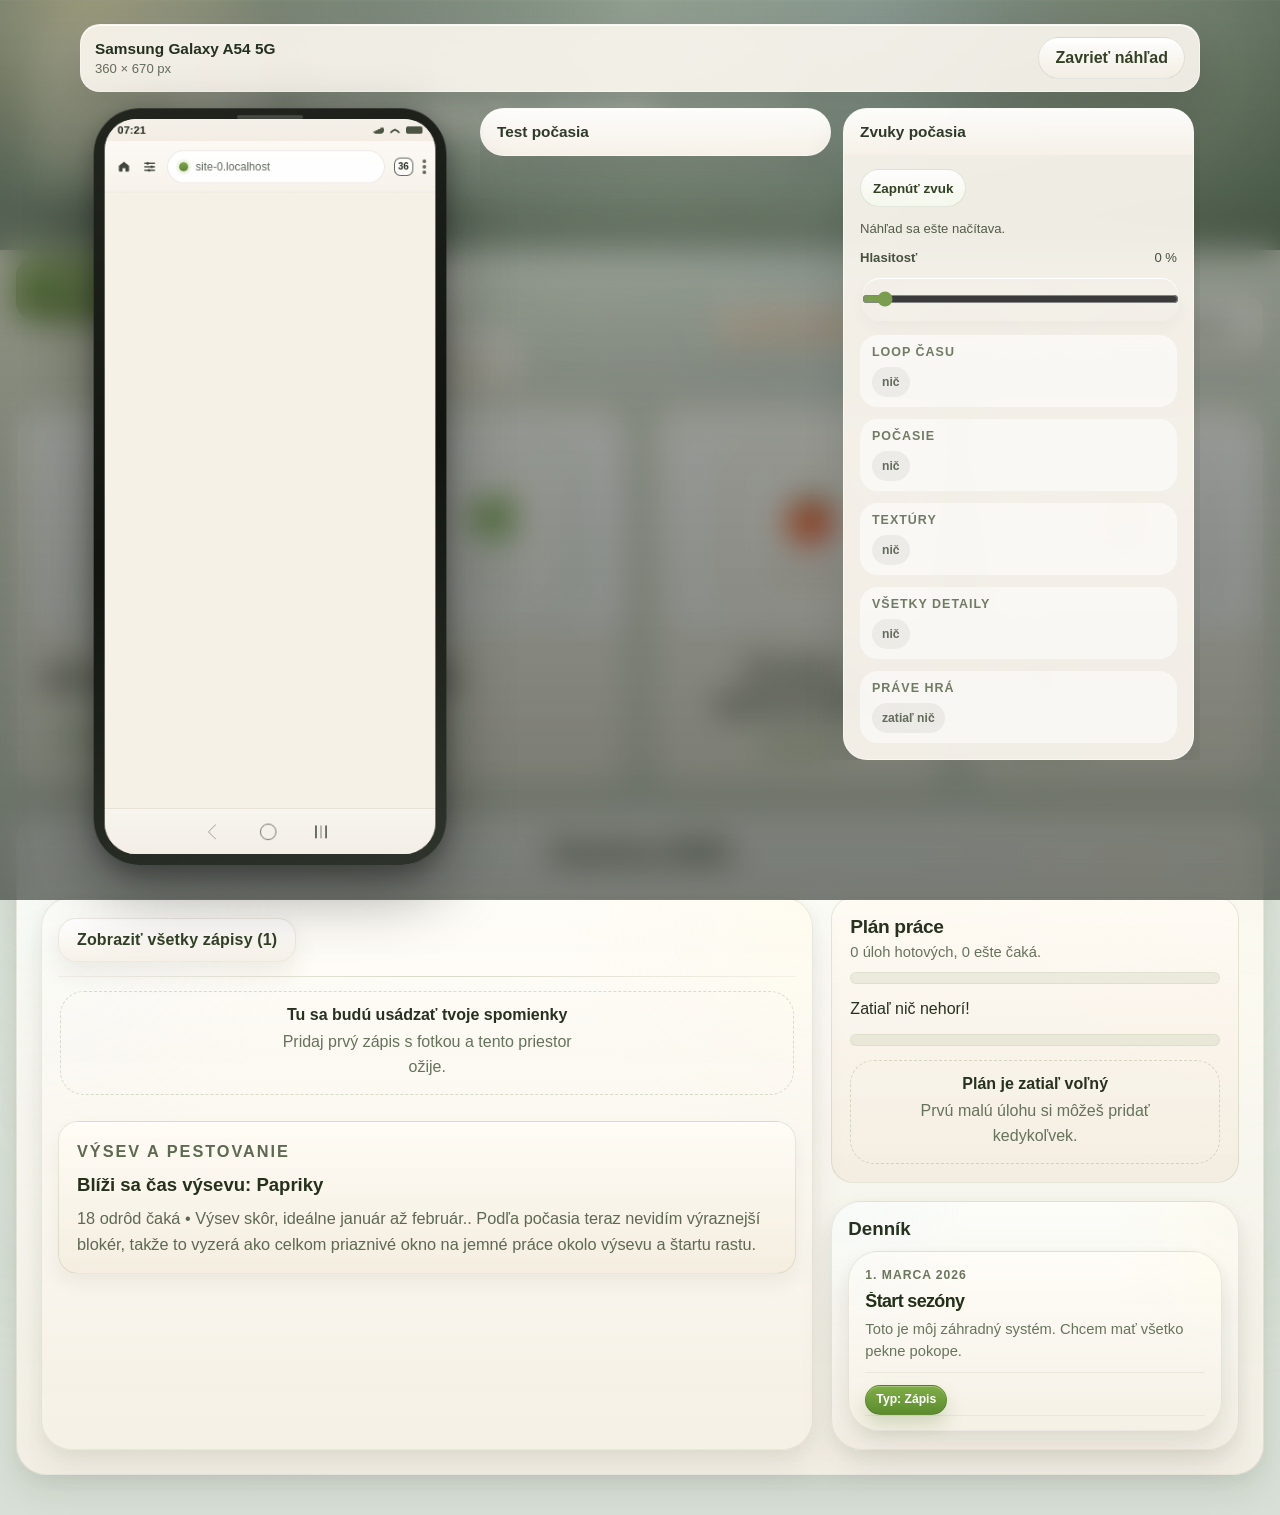
==== index.html @ c5270225 "Add files via upload" ====
<!DOCTYPE html>
<html lang="sk">
<head>
  <meta charset="UTF-8">
  <meta name="viewport" content="width=device-width, initial-scale=1.0">
  <meta name="referrer" content="strict-origin-when-cross-origin">
  <meta name="theme-color" content="#f2eee3">
  <meta name="application-name" content="Môj prírodný svet">
  <meta name="mobile-web-app-capable" content="yes">
  <meta name="apple-mobile-web-app-capable" content="yes">
  <meta name="apple-mobile-web-app-status-bar-style" content="default">
  <meta name="apple-mobile-web-app-title" content="Môj prírodný svet">
  <title>Môj prírodný svet</title>
  <script>
    (function () {
      const root = document.documentElement;
      root.classList.add("app-startup-stable");
      try {
        if (window.innerWidth <= 760) {
          root.classList.add("app-startup-mobile-shell");
        }
      } catch (error) {
        // Startup class helper nesmie blokovať načítanie appky.
      }
    }());
  </script>
  <link rel="manifest" href="manifest.webmanifest?v=2026-04-04-0077">
  <link rel="icon" type="image/svg+xml" href="favicon.svg?v=2026-04-04-0077">
  <link rel="apple-touch-icon" href="apple-touch-icon.png?v=2026-04-04-0077">
  <link rel="stylesheet" href="styles.css?v=2026-04-08-0027">
  <link rel="stylesheet" href="weatherBackground.css?v=2026-04-05-0129">
</head>
<body>
  <div class="page-shell">
    <header class="hero">
      <div class="hero__overlay"></div>
      <div class="hero__content hero__content--with-weather">
        <div class="hero__text">
          <h1>Môj prírodný svet</h1>
        </div>
        <!-- Horný weather pill je zámerne odstránený.
             Túto vrstvu budeme skladať nanovo neskôr od čistého stavu. -->
        <div class="hero__weather" aria-live="polite">
          <div id="hero-weather-mini" class="main-menu-weather-mini main-menu-weather-mini--hero"></div>
        </div>
      </div>
    </header>

    <main class="content">
      <div class="mobile-sky-weather-pill" aria-live="polite">
        <div id="mobile-sky-weather-mini" class="main-menu-weather-mini main-menu-weather-mini--hero"></div>
      </div>

      <section class="utility-bar utility-bar--floating-home">
        <div class="menu-toolbar">
          <div class="menu-toolbar__left">
            <button class="button button--toolbar-home" id="open-main-menu" type="button" hidden>Hlavné menu</button>
          </div>
          <div class="menu-toolbar__center">
            <div class="menu-toolbar__group menu-toolbar__group--primary">
              <details class="toolbar-add-menu" id="toolbar-add-menu">
                <summary class="button button--toolbar-add toolbar-add-menu__summary">Pridať</summary>
                <div class="toolbar-add-menu__panel">
                  <button class="button button--ghost toolbar-add-menu__action" id="open-add-entry" type="button">Pridať moment</button>
                  <button class="button button--ghost toolbar-add-menu__action" id="open-add-card" type="button">Pridať kartu</button>
                  <button class="button button--ghost toolbar-add-menu__action" id="open-add-gallery" type="button">Pridať galériu</button>
                  <button class="button button--ghost toolbar-add-menu__action" id="open-add-category" type="button">Pridať kategóriu</button>
                  <button class="button button--ghost toolbar-add-menu__action toolbar-add-menu__action--batch" id="open-batch-sowing" type="button" hidden>Hromadný výsev</button>
                  <button class="button button--ghost toolbar-add-menu__action toolbar-add-menu__action--batch" id="open-batch-move" type="button" hidden>Hromadný presun kariet</button>
                </div>
              </details>
              <button class="button button--ghost button--toolbar-utility" id="toggle-worklog-panel" type="button">Plán práce</button>
              <button class="button button--ghost button--toolbar-utility" id="toggle-journal-panel" type="button">Denník</button>
            </div>
          </div>
        </div>
        <div class="utility-bar__settings">
          <div class="menu-toolbar__group menu-toolbar__group--settings" id="menu-toolbar-settings-slot"></div>
        </div>
      </section>

      <section class="panel panel--menu" id="menu-panel">
        <nav id="main-menu" class="main-menu"></nav>
      </section>

      <section class="workspace-layout">
        <div class="workspace-main">
          <section class="panel">
            <div class="panel__header panel__header--catalog is-hidden" id="catalog-header">
              <div class="catalog-toolbar">
                <span class="catalog-toolbar__label">Filtrovanie odrôd</span>
                <span class="catalog-toolbar__context" id="catalog-context">Aktuálna kategória</span>
              </div>
              <details class="filter-disclosure" id="filter-disclosure">
                <summary class="filter-disclosure__summary">
                  <span>Filtre</span>
                  <span class="filter-disclosure__value" id="active-filter-label">Všetko</span>
                </summary>
                <div class="filters filters--compact">
                  <button class="filter is-active" data-filter="all" type="button">Všetko</button>
                  <button class="filter" data-filter="sown" type="button">Vysiate</button>
                  <button class="filter" data-filter="favorite" type="button">Top odrody</button>
                  <button class="filter" data-filter="avoid" type="button">Nechcem ďalší rok</button>
                </div>
              </details>
            </div>
            <div id="catalog" class="catalog-shell"></div>
          </section>
        </div>

        <aside class="workspace-side">
          <section class="panel panel--glass panel--sticky">
            <div class="panel__header">
              <div>
                <h2 id="active-season-title">Sezóna 2026</h2>
              </div>
            </div>

            <article class="season-card season-card--memories">
              <div class="season-card__head">
                <button class="button button--ghost mini-list__more mini-list__more--inline" type="button" id="open-all-journal-from-memories">Zobraziť všetky zápisy</button>
              </div>
              <div id="memory-strip" class="memory-strip"></div>
              <div id="insight-strip" class="insight-strip"></div>
            </article>

            <div id="progress-overview" class="progress-overview"></div>

            <div class="season-grid season-grid--sidebar">
              <article class="season-card">
                <h3>Denník</h3>
                <div id="journal-sidebar" class="mini-list"></div>
              </article>
            </div>
          </section>
        </aside>
      </section>
    </main>
  </div>

  <dialog id="detail-modal" class="detail-modal">
    <form method="dialog" class="detail-modal__backdrop">
      <button class="detail-modal__close" type="submit" aria-label="Zavrieť detail">x</button>
    </form>
    <button class="back-button detail-modal__back" id="detail-modal-back" type="button" aria-label="Krok späť">Späť</button>
    <div class="detail-modal__content" id="detail-content"></div>
  </dialog>

  <dialog class="image-lightbox" id="image-lightbox">
    <button class="image-lightbox__close" id="image-lightbox-close" type="button" aria-label="Zavrieť fotku">×</button>
    <button class="back-button image-lightbox__back" id="image-lightbox-back" type="button" aria-label="Krok späť">Späť</button>
    <button class="image-lightbox__nav image-lightbox__nav--prev" id="image-lightbox-prev" type="button" aria-label="Predchádzajúca fotka">&#8249;</button>
    <figure class="image-lightbox__figure">
      <img class="image-lightbox__image" id="image-lightbox-image" src="" alt="">
      <figcaption class="image-lightbox__count" id="image-lightbox-count"></figcaption>
    </figure>
    <button class="image-lightbox__nav image-lightbox__nav--next" id="image-lightbox-next" type="button" aria-label="Ďalšia fotka">&#8250;</button>
  </dialog>

  <script defer src="https://cdn.jsdelivr.net/npm/@supabase/supabase-js@2"></script>
  <script defer src="supabase-config.js?v=2026-03-29-0015"></script>
  <script defer src="weatherBackground.js?v=2026-04-05-0129"></script>
  <script defer src="weatherAudio.js?v=2026-04-08-0002"></script>
  <script defer src="js/constants.js?v=2026-04-09-0003"></script>
  <script defer src="js/seed-data.js?v=2026-04-09-0003"></script>
  <script defer src="js/quick-ui.js?v=2026-04-09-0003"></script>
  <script defer src="js/journal.js?v=2026-04-09-0003"></script>
  <script defer src="js/categories.js?v=2026-04-09-0003"></script>
  <script defer src="js/storage.js?v=2026-04-09-0003"></script>
  <script defer src="js/ui.helpers.js?v=2026-04-09-0003"></script>
  <script defer src="js/ui.js?v=2026-04-09-0003"></script>
  <script defer src="app.js?v=2026-04-09-0003"></script>
  <script defer src="pwa.js?v=2026-04-09-0003"></script>
</body>
</html>
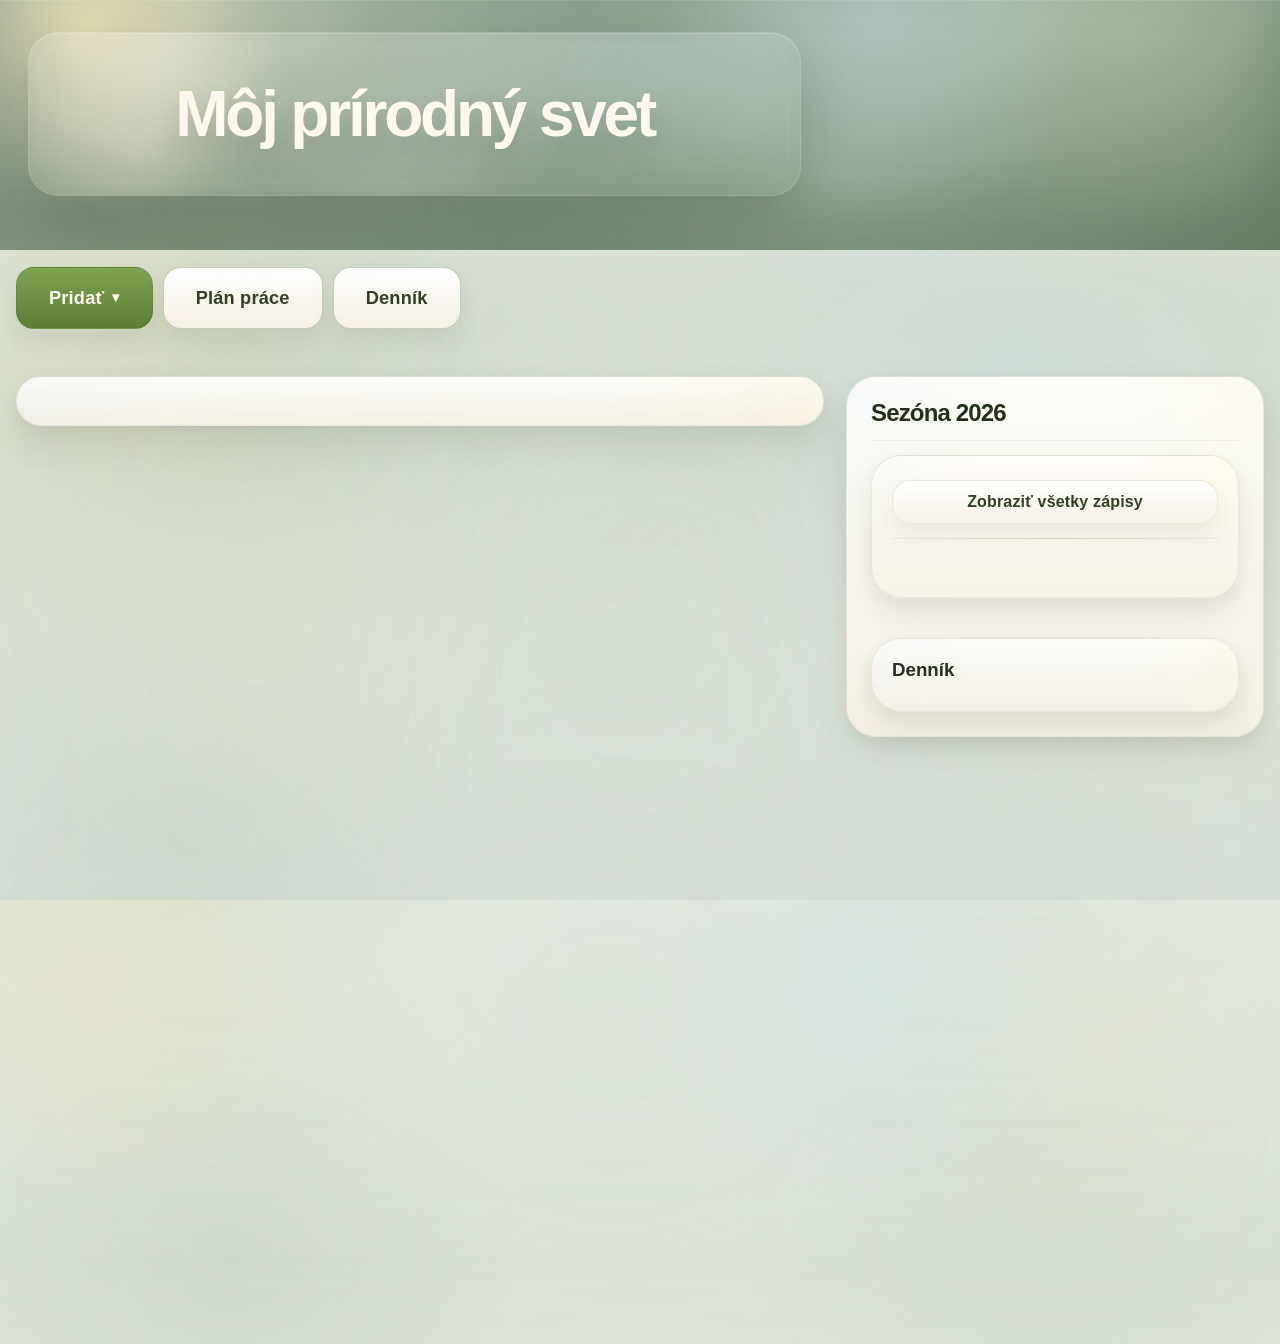
==== commit cf229287: "Add files via upload" ====
--- a/index.html
+++ b/index.html
@@ -167,6 +167,11 @@
   <script defer src="js/journal.js?v=2026-04-09-0003"></script>
   <script defer src="js/categories.js?v=2026-04-09-0003"></script>
   <script defer src="js/storage.js?v=2026-04-09-0003"></script>
+  <script defer src="js/preferences.js?v=2026-04-10-2357"></script>
+  <script defer src="js/data-transfer.js?v=2026-04-11-0003"></script>
+  <script defer src="js/weather-location.js?v=2026-04-11-0002"></script>
+  <script defer src="js/auth-local.js?v=2026-04-11-0001"></script>
+  <script defer src="js/actions.js?v=2026-04-11-0004"></script>
   <script defer src="js/ui.helpers.js?v=2026-04-09-0003"></script>
   <script defer src="js/ui.js?v=2026-04-09-0003"></script>
   <script defer src="app.js?v=2026-04-09-0003"></script>
--- a/styles.css
+++ b/styles.css
@@ -96,7 +96,7 @@
   position: fixed;
   left: 0;
   right: 0;
-  bottom: calc(70px + env(safe-area-inset-bottom, 0px));
+  bottom: calc(56px + env(safe-area-inset-bottom, 0px));
   padding: 12px;
   z-index: 1000;
   pointer-events: none;
@@ -123,7 +123,251 @@
 }
 
 body.app-mobile-shell form.has-thumb-save-bar {
-  padding-bottom: 124px !important;
+  padding-bottom: 112px !important;
+}
+
+body.app-mobile-shell .swipe-row {
+  position: relative;
+  width: 100%;
+  overflow: hidden;
+  touch-action: pan-y;
+}
+
+body.app-mobile-shell .swipe-row__content {
+  position: relative;
+  z-index: 2;
+  transition: transform 180ms ease;
+  will-change: transform;
+}
+
+body.app-mobile-shell .swipe-row__actions {
+  position: absolute;
+  top: 0;
+  right: 0;
+  bottom: 0;
+  display: flex;
+  align-items: stretch;
+  justify-content: flex-end;
+  z-index: 1;
+}
+
+body.app-mobile-shell .swipe-row__actions:empty {
+  display: none !important;
+}
+
+body.app-mobile-shell .swipe-row__action {
+  min-width: 68px;
+  border: none;
+  display: inline-flex;
+  align-items: center;
+  justify-content: center;
+  padding: 0 12px;
+  font: inherit;
+  font-size: 1.05rem;
+  cursor: pointer;
+  color: #213118;
+  background: rgba(247, 244, 235, 0.96);
+}
+
+body.app-mobile-shell .swipe-row__action--edit {
+  background: rgba(233, 241, 250, 0.98);
+  color: #36547a;
+}
+
+body.app-mobile-shell .swipe-row__action--toggle,
+body.app-mobile-shell .swipe-row__action--top {
+  background: rgba(232, 242, 220, 0.98);
+  color: #5f7a2a;
+}
+
+body.app-mobile-shell .swipe-row__action--delete {
+  background: rgba(247, 224, 221, 0.98);
+  color: #96483f;
+}
+
+body.app-mobile-shell .swipe-row__action:focus-visible {
+  outline: 2px solid rgba(70, 101, 42, 0.34);
+  outline-offset: -2px;
+}
+
+body.app-mobile-shell .swipe-row--open .swipe-row__content {
+  transform: translateX(calc(-1 * var(--swipe-row-open-width, 136px)));
+}
+
+body.app-mobile-shell .swipe-row--journal-card {
+  overflow: hidden;
+  border-radius: 16px;
+}
+
+body.app-mobile-shell .swipe-row--journal-card > .swipe-row__content {
+  background: transparent;
+}
+
+body.app-mobile-shell .swipe-row--journal-card > .swipe-row__actions {
+  top: 0;
+  right: 4px;
+  bottom: 0;
+  width: 44px;
+  align-items: center;
+  justify-content: center;
+  z-index: 4;
+  pointer-events: none;
+}
+
+body.app-mobile-shell .swipe-row--journal-card > .swipe-row__actions .swipe-row__action {
+  min-width: 44px;
+  width: 44px;
+  height: 44px;
+  padding: 0;
+  border-radius: 999px;
+  border: 1px solid rgba(148, 170, 194, 0.32);
+  box-shadow: none;
+  opacity: 0;
+  transform: translate3d(8px, 0, 0) scale(0.96);
+  transition: opacity 180ms ease, transform 180ms ease;
+  pointer-events: auto;
+}
+
+body.app-mobile-shell .swipe-row--journal-card.swipe-row--open > .swipe-row__actions {
+  pointer-events: auto;
+}
+
+body.app-mobile-shell .swipe-row--journal-card.swipe-row--open > .swipe-row__actions .swipe-row__action {
+  opacity: 1;
+  transform: translate3d(0, 0, 0) scale(1);
+}
+
+body.app-mobile-shell .swipe-row--journal-card.swipe-row--open > .swipe-row__content {
+  transform: translateX(-46px) !important;
+}
+
+body.app-mobile-shell .catalog-grid > .swipe-row--catalog-card,
+body.app-mobile-shell .catalog-grid--main-menu > .swipe-row--catalog-card {
+  min-width: 0;
+  overflow: hidden;
+  border-radius: 16px;
+}
+
+body.app-mobile-shell .catalog-grid > .swipe-row--catalog-card > .swipe-row__content,
+body.app-mobile-shell .catalog-grid--main-menu > .swipe-row--catalog-card > .swipe-row__content {
+  background: transparent;
+  border-radius: inherit;
+}
+
+body.app-mobile-shell .catalog-grid > .swipe-row--catalog-card > .swipe-row__actions,
+body.app-mobile-shell .catalog-grid--main-menu > .swipe-row--catalog-card > .swipe-row__actions {
+  top: 0;
+  right: 4px;
+  bottom: 0;
+  width: 44px;
+  align-items: center;
+  justify-content: center;
+  z-index: 4;
+  pointer-events: none;
+}
+
+body.app-mobile-shell .catalog-grid > .swipe-row--catalog-card > .swipe-row__actions .swipe-row__action,
+body.app-mobile-shell .catalog-grid--main-menu > .swipe-row--catalog-card > .swipe-row__actions .swipe-row__action {
+  min-width: 44px;
+  width: 44px;
+  height: 44px;
+  padding: 0;
+  border-radius: 999px;
+  border: 1px solid rgba(148, 170, 194, 0.32);
+  box-shadow: none;
+  opacity: 0;
+  transform: translate3d(8px, 0, 0) scale(0.96);
+  transition: opacity 180ms ease, transform 180ms ease;
+  pointer-events: auto;
+}
+
+body.app-mobile-shell .catalog-grid > .swipe-row--catalog-card.swipe-row--open > .swipe-row__actions,
+body.app-mobile-shell .catalog-grid--main-menu > .swipe-row--catalog-card.swipe-row--open > .swipe-row__actions {
+  pointer-events: auto;
+}
+
+body.app-mobile-shell .catalog-grid > .swipe-row--catalog-card.swipe-row--open > .swipe-row__actions .swipe-row__action,
+body.app-mobile-shell .catalog-grid--main-menu > .swipe-row--catalog-card.swipe-row--open > .swipe-row__actions .swipe-row__action {
+  opacity: 1;
+  transform: translate3d(0, 0, 0) scale(1);
+}
+
+body.app-mobile-shell .catalog-grid > .swipe-row--catalog-card.swipe-row--open > .swipe-row__content,
+body.app-mobile-shell .catalog-grid--main-menu > .swipe-row--catalog-card.swipe-row--open > .swipe-row__content {
+  transform: translateX(-46px) !important;
+}
+
+.swipe-delete-confirm {
+  position: fixed;
+  inset: 0;
+  display: flex;
+  align-items: flex-end;
+  justify-content: center;
+  padding: 18px 16px calc(18px + env(safe-area-inset-bottom, 0px));
+  background: rgba(15, 20, 27, 0.36);
+  opacity: 0;
+  transition: opacity 180ms ease;
+  z-index: 2600;
+}
+
+.swipe-delete-confirm.is-visible {
+  opacity: 1;
+}
+
+.swipe-delete-confirm__sheet {
+  width: min(100%, 460px);
+  border-radius: 24px;
+  padding: 20px 18px 18px;
+  background: linear-gradient(180deg, rgba(255, 252, 246, 0.98), rgba(246, 239, 226, 0.98));
+  box-shadow:
+    0 20px 40px rgba(15, 19, 26, 0.2),
+    inset 0 1px 0 rgba(255, 255, 255, 0.9);
+  transform: translateY(16px);
+  opacity: 0;
+  transition: transform 180ms ease, opacity 180ms ease;
+}
+
+.swipe-delete-confirm__sheet.is-visible {
+  transform: translateY(0);
+  opacity: 1;
+}
+
+.swipe-delete-confirm__title {
+  margin: 0 0 6px;
+  color: #25311b;
+  font-size: 1.04rem;
+  font-weight: 800;
+}
+
+.swipe-delete-confirm__text {
+  margin: 0;
+  color: #5a6650;
+  line-height: 1.5;
+}
+
+.swipe-delete-confirm__actions {
+  display: flex;
+  gap: 10px;
+  justify-content: flex-end;
+  margin-top: 18px;
+}
+
+.swipe-delete-confirm__button {
+  min-height: 44px;
+  padding: 0 18px;
+  border-radius: 999px;
+  border: 1px solid rgba(112, 128, 88, 0.18);
+  background: rgba(255, 255, 255, 0.74);
+  color: #334226;
+  font: inherit;
+  font-weight: 700;
+  cursor: pointer;
+}
+
+.swipe-delete-confirm__button--danger {
+  background: rgba(146, 72, 63, 0.12);
+  border-color: rgba(146, 72, 63, 0.18);
+  color: #8c4139;
 }
 
 button,
@@ -2035,6 +2279,13 @@
   opacity: 0.58;
 }
 
+.memory-frame {
+  position: absolute;
+  inset: 0;
+  z-index: 1;
+  overflow: hidden;
+}
+
 .memory-strip__hero img {
   position: relative;
   z-index: 1;
@@ -2044,6 +2295,41 @@
   object-position: center;
   display: block;
   padding: 14px;
+}
+
+.memory-photo {
+  position: absolute !important;
+  inset: 0;
+  width: 100%;
+  height: 100%;
+  opacity: 0;
+  transform: translate3d(6%, 0, 0) scale(1.01);
+  transition:
+    transform 500ms cubic-bezier(0.22, 1, 0.36, 1),
+    opacity 400ms ease;
+  will-change: transform, opacity;
+  backface-visibility: hidden;
+  transform-origin: center center;
+}
+
+.memory-frame[data-memory-direction="prev"] .memory-photo {
+  transform: translate3d(-6%, 0, 0) scale(1.01);
+}
+
+.memory-photo.active {
+  opacity: 1;
+  transform: translate3d(0, 0, 0) scale(1);
+  z-index: 2;
+}
+
+.memory-photo.exit {
+  opacity: 0;
+  transform: translate3d(-6%, 0, 0) scale(1.01);
+  z-index: 1;
+}
+
+.memory-frame[data-memory-direction="prev"] .memory-photo.exit {
+  transform: translate3d(6%, 0, 0) scale(1.01);
 }
 
 .memory-strip__subtitle {
@@ -5777,6 +6063,25 @@
   background: linear-gradient(180deg, rgba(31, 26, 18, 0), rgba(31, 26, 18, 0.62) 42%, rgba(31, 26, 18, 0.8));
   text-shadow: 0 2px 10px rgba(0, 0, 0, 0.28);
   pointer-events: none;
+}
+
+.memory-tip {
+  opacity: 1;
+  transform: translateY(0px);
+  transition:
+    opacity 250ms ease,
+    transform 250ms ease;
+  will-change: opacity, transform;
+}
+
+.memory-tip.enter {
+  opacity: 1;
+  transform: translateY(0px);
+}
+
+.memory-tip.exit {
+  opacity: 0;
+  transform: translateY(6px);
 }
 
 .add-entry-form__weather--head .main-menu-weather-mini__meta {
@@ -10166,6 +10471,12 @@
 }
 
 .editor-gallery[hidden] {
+  display: none !important;
+}
+
+.editor-gallery:empty,
+.card-view-chip-list:empty,
+.detail-image__upload-cta-shell:empty {
   display: none !important;
 }
 
@@ -36585,6 +36896,12 @@
   padding: 18px !important;
 }
 
+body.app-mobile-shell .detail-modal > #mobile-camera-picker-host .mobile-camera-picker__sheet,
+body.app-mobile-shell .journal-overlay-root > #mobile-camera-picker-host .mobile-camera-picker__sheet {
+  bottom: calc(96px + env(safe-area-inset-bottom)) !important;
+  max-height: calc(100dvh - 132px - env(safe-area-inset-top) - env(safe-area-inset-bottom)) !important;
+}
+
 body.app-mobile-shell .detail-modal__content::before,
 body.app-mobile-shell .detail-modal__content::after,
 body.app-mobile-shell .journal-overlay-shell::before,
@@ -41002,6 +41319,380 @@
   white-space: nowrap !important;
 }
 
+/* Final mobile swipe + catalog hardening v2:
+   musi byt uplne na konci, aby nebol prepisany starsimi mobile override blokmi. */
+body.app-mobile-shell .swipe-row__content,
+body.app-mobile-shell .swipe-row__content img {
+  -webkit-touch-callout: none !important;
+  -webkit-user-select: none !important;
+  user-select: none !important;
+}
+
+body.app-mobile-shell .swipe-row__content img {
+  -webkit-user-drag: none !important;
+  user-drag: none !important;
+}
+
+body.app-mobile-shell .catalog-grid--subcategories,
+body.app-mobile-shell .catalog-grid--main-menu,
+body.app-mobile-shell.app-focused-mode .catalog-grid--varieties {
+  grid-auto-rows: 1fr !important;
+  align-items: stretch !important;
+}
+
+body.app-mobile-shell .catalog-grid--subcategories > .swipe-row--catalog-card,
+body.app-mobile-shell .catalog-grid--subcategories > .catalog-card,
+body.app-mobile-shell .catalog-grid--main-menu > .swipe-row--catalog-card,
+body.app-mobile-shell .catalog-grid--main-menu > .catalog-card--main-menu-card,
+body.app-mobile-shell.app-focused-mode .catalog-grid--varieties > .swipe-row--catalog-card,
+body.app-mobile-shell.app-focused-mode .catalog-grid--varieties > .catalog-card--preview {
+  display: flex !important;
+  align-self: stretch !important;
+  min-width: 0 !important;
+}
+
+body.app-mobile-shell .catalog-card--child,
+body.app-mobile-shell .catalog-card--main-menu-card,
+body.app-mobile-shell.app-focused-mode .catalog-grid--varieties .catalog-card--preview {
+  display: flex !important;
+  flex-direction: column !important;
+  height: 100% !important;
+}
+
+body.app-mobile-shell .catalog-card--child,
+body.app-mobile-shell .catalog-card--main-menu-card {
+  min-height: 156px !important;
+}
+
+body.app-mobile-shell.app-focused-mode .catalog-grid--varieties .catalog-card--preview {
+  min-height: 176px !important;
+}
+
+body.app-mobile-shell .catalog-card--child .catalog-card__main-hit,
+body.app-mobile-shell .catalog-card--main-menu-card .catalog-card__main-hit,
+body.app-mobile-shell.app-focused-mode .catalog-grid--varieties .catalog-card--preview .catalog-card__main-hit--preview {
+  display: flex !important;
+  flex: 1 1 auto !important;
+  flex-direction: column !important;
+  height: 100% !important;
+}
+
+body.app-mobile-shell .catalog-card--child .catalog-card__body,
+body.app-mobile-shell .catalog-card--main-menu-card .catalog-card__body {
+  display: grid !important;
+  flex: 1 1 auto !important;
+  grid-template-rows: minmax(calc(2 * 1.02em + 2px), auto) auto !important;
+  align-content: start !important;
+}
+
+body.app-mobile-shell .catalog-card--child .catalog-card__head--category,
+body.app-mobile-shell .catalog-card--main-menu-card .catalog-card__head--category,
+body.app-mobile-shell.app-focused-mode .catalog-grid--varieties .catalog-card--preview .catalog-card__head--preview {
+  width: 100% !important;
+  min-height: calc(2 * 1.02em + 6px) !important;
+}
+
+body.app-mobile-shell .catalog-card--child .catalog-card__title,
+body.app-mobile-shell .catalog-card--child .catalog-card__title--body,
+body.app-mobile-shell .catalog-card--main-menu-card .catalog-card__title--body,
+body.app-mobile-shell.app-focused-mode .catalog-grid--varieties .catalog-card--preview .catalog-card__title--body {
+  display: -webkit-box !important;
+  -webkit-box-orient: vertical !important;
+  -webkit-line-clamp: 2 !important;
+  overflow: hidden !important;
+  min-height: calc(2 * 1.02em) !important;
+}
+
+body.app-mobile-shell .catalog-card--child .catalog-card__count,
+body.app-mobile-shell .catalog-card--main-menu-card .catalog-card__count {
+  min-height: 18px !important;
+  align-self: center !important;
+}
+
+body.app-mobile-shell.app-focused-mode .catalog-grid--varieties .catalog-card--preview .catalog-card__foot--preview {
+  display: grid !important;
+  flex: 1 1 auto !important;
+  align-content: end !important;
+  justify-items: center !important;
+  min-height: 34px !important;
+  margin-top: auto !important;
+}
+
+body.app-mobile-shell.app-focused-mode .catalog-grid--varieties .catalog-card--preview .catalog-card__meta--preview {
+  min-height: 18px !important;
+}
+
+body.app-mobile-shell.app-focused-mode .catalog-grid--varieties .catalog-card--preview .catalog-card__meta-support {
+  min-height: 16px !important;
+}
+
+/* Final mobile swipe + catalog hardening v2:
+   musi byt uplne na konci, aby nebol prepisany starsimi mobile override blokmi. */
+body.app-mobile-shell .swipe-row__content,
+body.app-mobile-shell .swipe-row__content img {
+  -webkit-touch-callout: none !important;
+  -webkit-user-select: none !important;
+  user-select: none !important;
+}
+
+body.app-mobile-shell .swipe-row__content img {
+  -webkit-user-drag: none !important;
+  user-drag: none !important;
+}
+
+body.app-mobile-shell .catalog-grid--subcategories,
+body.app-mobile-shell .catalog-grid--main-menu,
+body.app-mobile-shell.app-focused-mode .catalog-grid--varieties {
+  grid-auto-rows: 1fr !important;
+  align-items: stretch !important;
+}
+
+body.app-mobile-shell .catalog-grid--subcategories > .swipe-row--catalog-card,
+body.app-mobile-shell .catalog-grid--subcategories > .catalog-card,
+body.app-mobile-shell .catalog-grid--main-menu > .swipe-row--catalog-card,
+body.app-mobile-shell .catalog-grid--main-menu > .catalog-card--main-menu-card,
+body.app-mobile-shell.app-focused-mode .catalog-grid--varieties > .swipe-row--catalog-card,
+body.app-mobile-shell.app-focused-mode .catalog-grid--varieties > .catalog-card--preview {
+  display: flex !important;
+  align-self: stretch !important;
+  min-width: 0 !important;
+}
+
+body.app-mobile-shell .catalog-card--child,
+body.app-mobile-shell .catalog-card--main-menu-card,
+body.app-mobile-shell.app-focused-mode .catalog-grid--varieties .catalog-card--preview {
+  display: flex !important;
+  flex-direction: column !important;
+  height: 100% !important;
+}
+
+body.app-mobile-shell .catalog-card--child,
+body.app-mobile-shell .catalog-card--main-menu-card {
+  min-height: 156px !important;
+}
+
+body.app-mobile-shell.app-focused-mode .catalog-grid--varieties .catalog-card--preview {
+  min-height: 176px !important;
+}
+
+body.app-mobile-shell .catalog-card--child .catalog-card__main-hit,
+body.app-mobile-shell .catalog-card--main-menu-card .catalog-card__main-hit,
+body.app-mobile-shell.app-focused-mode .catalog-grid--varieties .catalog-card--preview .catalog-card__main-hit--preview {
+  display: flex !important;
+  flex: 1 1 auto !important;
+  flex-direction: column !important;
+  height: 100% !important;
+}
+
+body.app-mobile-shell .catalog-card--child .catalog-card__body,
+body.app-mobile-shell .catalog-card--main-menu-card .catalog-card__body {
+  display: grid !important;
+  flex: 1 1 auto !important;
+  grid-template-rows: minmax(calc(2 * 1.02em + 2px), auto) auto !important;
+  align-content: start !important;
+}
+
+body.app-mobile-shell .catalog-card--child .catalog-card__head--category,
+body.app-mobile-shell .catalog-card--main-menu-card .catalog-card__head--category,
+body.app-mobile-shell.app-focused-mode .catalog-grid--varieties .catalog-card--preview .catalog-card__head--preview {
+  width: 100% !important;
+  min-height: calc(2 * 1.02em + 6px) !important;
+}
+
+body.app-mobile-shell .catalog-card--child .catalog-card__title,
+body.app-mobile-shell .catalog-card--child .catalog-card__title--body,
+body.app-mobile-shell .catalog-card--main-menu-card .catalog-card__title--body,
+body.app-mobile-shell.app-focused-mode .catalog-grid--varieties .catalog-card--preview .catalog-card__title--body {
+  display: -webkit-box !important;
+  -webkit-box-orient: vertical !important;
+  -webkit-line-clamp: 2 !important;
+  overflow: hidden !important;
+  min-height: calc(2 * 1.02em) !important;
+}
+
+body.app-mobile-shell .catalog-card--child .catalog-card__count,
+body.app-mobile-shell .catalog-card--main-menu-card .catalog-card__count {
+  min-height: 18px !important;
+  align-self: center !important;
+}
+
+body.app-mobile-shell.app-focused-mode .catalog-grid--varieties .catalog-card--preview .catalog-card__foot--preview {
+  display: grid !important;
+  flex: 1 1 auto !important;
+  align-content: end !important;
+  justify-items: center !important;
+  min-height: 34px !important;
+  margin-top: auto !important;
+}
+
+body.app-mobile-shell.app-focused-mode .catalog-grid--varieties .catalog-card--preview .catalog-card__meta--preview {
+  min-height: 18px !important;
+}
+
+body.app-mobile-shell.app-focused-mode .catalog-grid--varieties .catalog-card--preview .catalog-card__meta-support {
+  min-height: 16px !important;
+}
+
+/* Final mobile swipe + catalog hardening:
+   - potlacit nativny touch callout vo swipe radoch
+   - zjednotit vysku kategorii a preview kariet, aby sa nelamali podla obsahu */
+body.app-mobile-shell .swipe-row__content,
+body.app-mobile-shell .swipe-row__content img {
+  -webkit-touch-callout: none !important;
+  -webkit-user-select: none !important;
+  user-select: none !important;
+}
+
+body.app-mobile-shell .swipe-row__content img {
+  -webkit-user-drag: none !important;
+  user-drag: none !important;
+}
+
+body.app-mobile-shell .catalog-grid--subcategories,
+body.app-mobile-shell .catalog-grid--main-menu,
+body.app-mobile-shell.app-focused-mode .catalog-grid--varieties {
+  grid-auto-rows: 1fr !important;
+  align-items: stretch !important;
+}
+
+body.app-mobile-shell .catalog-grid--subcategories > .swipe-row--catalog-card,
+body.app-mobile-shell .catalog-grid--subcategories > .catalog-card,
+body.app-mobile-shell .catalog-grid--main-menu > .swipe-row--catalog-card,
+body.app-mobile-shell .catalog-grid--main-menu > .catalog-card--main-menu-card,
+body.app-mobile-shell.app-focused-mode .catalog-grid--varieties > .swipe-row--catalog-card,
+body.app-mobile-shell.app-focused-mode .catalog-grid--varieties > .catalog-card--preview {
+  display: flex !important;
+  align-self: stretch !important;
+  min-width: 0 !important;
+}
+
+body.app-mobile-shell .catalog-card--child,
+body.app-mobile-shell .catalog-card--main-menu-card,
+body.app-mobile-shell.app-focused-mode .catalog-grid--varieties .catalog-card--preview {
+  display: flex !important;
+  flex-direction: column !important;
+  height: 100% !important;
+}
+
+body.app-mobile-shell .catalog-card--child,
+body.app-mobile-shell .catalog-card--main-menu-card {
+  min-height: 156px !important;
+}
+
+body.app-mobile-shell.app-focused-mode .catalog-grid--varieties .catalog-card--preview {
+  min-height: 176px !important;
+}
+
+body.app-mobile-shell .catalog-card--child .catalog-card__main-hit,
+body.app-mobile-shell .catalog-card--main-menu-card .catalog-card__main-hit,
+body.app-mobile-shell.app-focused-mode .catalog-grid--varieties .catalog-card--preview .catalog-card__main-hit--preview {
+  display: flex !important;
+  flex: 1 1 auto !important;
+  flex-direction: column !important;
+  height: 100% !important;
+}
+
+body.app-mobile-shell .catalog-card--child .catalog-card__body,
+body.app-mobile-shell .catalog-card--main-menu-card .catalog-card__body {
+  display: grid !important;
+  flex: 1 1 auto !important;
+  grid-template-rows: minmax(calc(2 * 1.02em + 2px), auto) auto !important;
+  align-content: start !important;
+}
+
+body.app-mobile-shell .catalog-card--child .catalog-card__head--category,
+body.app-mobile-shell .catalog-card--main-menu-card .catalog-card__head--category,
+body.app-mobile-shell.app-focused-mode .catalog-grid--varieties .catalog-card--preview .catalog-card__head--preview {
+  width: 100% !important;
+  min-height: calc(2 * 1.02em + 6px) !important;
+}
+
+body.app-mobile-shell .catalog-card--child .catalog-card__title,
+body.app-mobile-shell .catalog-card--child .catalog-card__title--body,
+body.app-mobile-shell .catalog-card--main-menu-card .catalog-card__title--body,
+body.app-mobile-shell.app-focused-mode .catalog-grid--varieties .catalog-card--preview .catalog-card__title--body {
+  display: -webkit-box !important;
+  -webkit-box-orient: vertical !important;
+  -webkit-line-clamp: 2 !important;
+  overflow: hidden !important;
+  min-height: calc(2 * 1.02em) !important;
+}
+
+body.app-mobile-shell .catalog-card--child .catalog-card__count,
+body.app-mobile-shell .catalog-card--main-menu-card .catalog-card__count {
+  min-height: 18px !important;
+  align-self: center !important;
+}
+
+body.app-mobile-shell.app-focused-mode .catalog-grid--varieties .catalog-card--preview .catalog-card__foot--preview {
+  display: grid !important;
+  flex: 1 1 auto !important;
+  align-content: end !important;
+  justify-items: center !important;
+  min-height: 34px !important;
+  margin-top: auto !important;
+}
+
+body.app-mobile-shell.app-focused-mode .catalog-grid--varieties .catalog-card--preview .catalog-card__meta--preview {
+  min-height: 18px !important;
+}
+
+body.app-mobile-shell.app-focused-mode .catalog-grid--varieties .catalog-card--preview .catalog-card__meta-support {
+  min-height: 16px !important;
+}
+
+/* Mobile right-edge seam guard:
+   jemne pretiahni shell aj jeho pocasiove vrstvy za viewport,
+   aby na pravom kraji nepresvital bledy zvisly sev. */
+body.app-mobile-shell .page-shell {
+  width: calc(100% + 2px) !important;
+  max-width: calc(100% + 2px) !important;
+  margin-right: -2px !important;
+}
+
+body.app-mobile-shell .page-shell::before,
+body.app-mobile-shell .page-shell::after {
+  inset: 0 -2px 0 0 !important;
+}
+
+/* Mobile bottom nav polish:
+   keep the same actions, but let the bar sit naturally in the system bottom area
+   instead of floating as a separate capsule above the content. */
+body.app-mobile-shell .mobile-bottom-nav {
+  left: 0 !important;
+  right: 0 !important;
+  bottom: 0 !important;
+  width: auto !important;
+  padding: 8px 12px calc(10px + env(safe-area-inset-bottom)) !important;
+  border-width: 1px 0 0 !important;
+  border-style: solid !important;
+  border-color: rgba(170, 183, 195, 0.24) !important;
+  border-radius: 24px 24px 0 0 !important;
+  background: linear-gradient(180deg, rgba(255, 255, 255, 0.985), rgba(248, 250, 252, 0.98)) !important;
+  box-shadow: 0 -6px 18px rgba(31, 45, 64, 0.08) !important;
+  backdrop-filter: blur(10px) saturate(1.01) !important;
+  -webkit-backdrop-filter: blur(10px) saturate(1.01) !important;
+}
+
+body.app-mobile-preview.app-mobile-shell .mobile-bottom-nav {
+  left: 50% !important;
+  right: auto !important;
+  width: min(430px, 100vw) !important;
+  bottom: 0 !important;
+  transform: translateX(-50%) !important;
+}
+
+body.app-mobile-shell .mobile-bottom-nav__button {
+  min-height: 48px !important;
+  padding: 5px 4px 3px !important;
+  border-radius: 14px !important;
+}
+
+body.app-mobile-shell .mobile-bottom-nav__button--camera {
+  margin-top: 0 !important;
+  margin-bottom: 0 !important;
+}
+
 /* Final mobile quick-add comfort:
    plus menu nech vie jemne pripomenut posledne volby a caste tap zony nech su pohodlnejsie. */
 body.app-mobile-shell .toolbar-add-menu__action {
@@ -41157,6 +41848,20 @@
   font-size: 0.98rem;
 }
 
+.detail-image__upload-cta--icon-only {
+  width: 48px;
+  min-width: 48px;
+  height: 48px;
+  min-height: 48px;
+  padding: 0;
+  justify-content: center;
+  gap: 0;
+}
+
+.detail-image__upload-cta--icon-only [data-editor-image-picker-label] {
+  display: none;
+}
+
 body.app-mobile-shell .upload-field--hero {
   padding: 16px !important;
   border-radius: 24px !important;
@@ -41202,6 +41907,14 @@
   min-height: 44px !important;
   padding: 10px 14px !important;
   font-size: 0.92rem !important;
+}
+
+body.app-mobile-shell .detail-image__upload-cta--icon-only {
+  width: 44px !important;
+  min-width: 44px !important;
+  height: 44px !important;
+  min-height: 44px !important;
+  padding: 0 !important;
 }
 
 /* Walk detail uplift:
@@ -41523,7 +42236,10 @@
 }
 
 body.app-mobile-shell.app-focused-mode .catalog-grid--subcategories .catalog-card--child {
-  min-height: auto !important;
+  min-height: 156px !important;
+  display: flex !important;
+  flex-direction: column !important;
+  height: 100% !important;
 }
 
 body.app-mobile-shell.app-focused-mode .catalog-grid--subcategories .catalog-card--child .catalog-card__image {
@@ -41535,6 +42251,10 @@
 }
 
 body.app-mobile-shell.app-focused-mode .catalog-grid--subcategories .catalog-card--child .catalog-card__body {
+  display: grid !important;
+  flex: 1 1 auto !important;
+  grid-template-rows: minmax(calc(2 * 1.02em + 2px), auto) auto !important;
+  align-content: start !important;
   padding: 10px 10px 12px !important;
   gap: 4px !important;
 }
@@ -41559,7 +42279,7 @@
 
 body.app-mobile-shell.app-focused-mode .catalog-grid--subcategories .catalog-card--child .catalog-card__count {
   margin-top: 2px !important;
-  min-height: 0 !important;
+  min-height: 18px !important;
   align-self: center !important;
   padding: 3px 8px !important;
   font-size: 0.58rem !important;
@@ -41569,7 +42289,10 @@
 body.app-mobile-shell .catalog-card--child,
 body.app-mobile-shell.app-focused-mode .catalog-card--child {
   border-radius: 16px !important;
-  min-height: auto !important;
+  min-height: 156px !important;
+  display: flex !important;
+  flex-direction: column !important;
+  height: 100% !important;
 }
 
 body.app-mobile-shell .catalog-card--child .catalog-card__image,
@@ -41583,6 +42306,10 @@
 
 body.app-mobile-shell .catalog-card--child .catalog-card__body,
 body.app-mobile-shell.app-focused-mode .catalog-card--child .catalog-card__body {
+  display: grid !important;
+  flex: 1 1 auto !important;
+  grid-template-rows: minmax(calc(2 * 1.02em + 2px), auto) auto !important;
+  align-content: start !important;
   padding: 5px 6px 7px !important;
   gap: 2px !important;
 }
@@ -41591,6 +42318,11 @@
 body.app-mobile-shell .catalog-card--child .catalog-card__title--body,
 body.app-mobile-shell.app-focused-mode .catalog-card--child .catalog-card__title,
 body.app-mobile-shell.app-focused-mode .catalog-card--child .catalog-card__title--body {
+  display: -webkit-box !important;
+  -webkit-box-orient: vertical !important;
+  -webkit-line-clamp: 2 !important;
+  overflow: hidden !important;
+  min-height: calc(2 * 1.02em) !important;
   font-size: 0.82rem !important;
   line-height: 1.02 !important;
   font-weight: 650 !important;
@@ -41598,6 +42330,7 @@
 
 body.app-mobile-shell .catalog-card--child .catalog-card__count,
 body.app-mobile-shell.app-focused-mode .catalog-card--child .catalog-card__count {
+  min-height: 18px !important;
   font-size: 0.66rem !important;
 }
 
@@ -43091,6 +43824,10 @@
 .card-view-sections {
   display: grid;
   gap: 14px;
+}
+
+.card-view-sections:empty {
+  display: none !important;
 }
 
 .card-view-panel {
@@ -43902,7 +44639,7 @@
   height: 100% !important;
   align-self: stretch !important;
   border-radius: 16px !important;
-  min-height: auto !important;
+  min-height: 176px !important;
 }
 
 body.app-mobile-shell.app-focused-mode .catalog-grid--varieties .catalog-card--preview .catalog-card__main-hit--preview {
@@ -43910,6 +44647,7 @@
   flex: 1 1 auto !important;
   flex-direction: column !important;
   height: 100% !important;
+  min-height: 176px !important;
   gap: 0 !important;
   padding: 0 !important;
 }
@@ -43938,7 +44676,7 @@
   align-items: center !important;
   justify-content: center !important;
   width: 100% !important;
-  min-height: 0 !important;
+  min-height: calc(2 * 1.02em + 6px) !important;
   padding: 10px 10px 2px !important;
 }
 
@@ -43946,9 +44684,12 @@
   order: 3 !important;
   display: grid !important;
   justify-items: center !important;
-  align-content: start !important;
+  align-content: end !important;
+  flex: 1 1 auto !important;
   width: 100% !important;
   gap: 6px !important;
+  min-height: 34px !important;
+  margin-top: auto !important;
   padding: 0 10px 12px !important;
 }
 
@@ -43956,8 +44697,12 @@
   font-size: 0.82rem !important;
   line-height: 1.02 !important;
   font-weight: 650 !important;
-  min-height: 0 !important;
+  min-height: calc(2 * 1.02em) !important;
   max-height: none !important;
+  display: -webkit-box !important;
+  -webkit-box-orient: vertical !important;
+  -webkit-line-clamp: 2 !important;
+  overflow: hidden !important;
   padding: 0 !important;
 }
 
@@ -43985,6 +44730,7 @@
   align-content: start !important;
   gap: 6px !important;
   width: 100% !important;
+  min-height: 16px !important;
   margin-top: 0 !important;
 }
 
@@ -44348,6 +45094,11 @@
 
 body.app-mobile-shell.app-focused-mode #catalog > .category-shell:has(.catalog-grid--varieties):not(:has(.catalog-grid--subcategories)) {
   margin-top: 138px !important;
+}
+
+body.app-mobile-shell.app-focused-mode #catalog > .category-shell:has(.category-panel__subcategories-inline) + .subcatalog {
+  margin-top: -4px !important;
+  padding-top: 4px !important;
 }
 
 /* Mobile root categories spacing:
@@ -45299,30 +46050,6 @@
   -webkit-backdrop-filter: none !important;
 }
 
-body.app-mobile-shell:is(.app-main-menu-mode, .app-focused-mode) .utility-bar--floating-home .menu-toolbar {
-  display: flex !important;
-  align-items: center !important;
-  gap: 12px !important;
-  pointer-events: auto !important;
-}
-
-body.app-mobile-shell:is(.app-main-menu-mode, .app-focused-mode) .utility-bar--floating-home .menu-toolbar__left,
-body.app-mobile-shell:is(.app-main-menu-mode, .app-focused-mode) .utility-bar--floating-home .utility-bar__settings,
-body.app-mobile-shell:is(.app-main-menu-mode, .app-focused-mode) .utility-bar--floating-home .menu-toolbar__group--settings,
-body.app-mobile-shell:is(.app-main-menu-mode, .app-focused-mode) .utility-bar--floating-home .menu-toolbar__group--primary > .toolbar-add-menu,
-body.app-mobile-shell:is(.app-main-menu-mode, .app-focused-mode) .utility-bar--floating-home .menu-toolbar__group--primary > #toggle-worklog-panel,
-body.app-mobile-shell:is(.app-main-menu-mode, .app-focused-mode) .utility-bar--floating-home .menu-toolbar__group--primary > #toggle-journal-panel,
-body.app-mobile-shell:is(.app-main-menu-mode, .app-focused-mode) .utility-bar--floating-home .menu-toolbar__group--primary > #toggle-mobile-preview,
-body.app-mobile-shell:is(.app-main-menu-mode, .app-focused-mode) .utility-bar--floating-home .menu-toolbar__group--primary > #open-main-menu {
-  display: none !important;
-}
-
-body.app-mobile-shell:is(.app-main-menu-mode, .app-focused-mode) .utility-bar--floating-home .menu-toolbar__center {
-  flex: 1 1 auto !important;
-  width: 100% !important;
-  min-width: 0 !important;
-}
-
 body.app-mobile-shell:is(.app-main-menu-mode, .app-focused-mode) .utility-bar--floating-home .menu-toolbar__group--primary {
   display: grid !important;
   grid-template-columns: minmax(0, 1fr) auto auto !important;
@@ -45354,40 +46081,6 @@
   box-shadow: 0 8px 18px rgba(8, 16, 30, 0.12) !important;
   backdrop-filter: blur(6px) saturate(125%) !important;
   -webkit-backdrop-filter: blur(6px) saturate(125%) !important;
-}
-
-body.app-mobile-shell:is(.app-main-menu-mode, .app-focused-mode) .utility-bar--floating-home .toolbar-search__icon {
-  width: 18px !important;
-  height: 18px !important;
-}
-
-body.app-mobile-shell:is(.app-main-menu-mode, .app-focused-mode) .utility-bar--floating-home .toolbar-search__icon svg {
-  display: block !important;
-  width: 18px !important;
-  height: 18px !important;
-  stroke: rgba(247, 252, 255, 0.96) !important;
-  fill: none !important;
-  stroke-width: 2 !important;
-}
-
-body.app-mobile-shell:is(.app-main-menu-mode, .app-focused-mode) .utility-bar--floating-home .toolbar-search__icon::before {
-  content: none !important;
-}
-
-body.app-mobile-shell:is(.app-main-menu-mode, .app-focused-mode) .utility-bar--floating-home .toolbar-search__field input {
-  font-size: 0.92rem !important;
-  font-weight: 600 !important;
-  color: rgba(245, 251, 255, 0.98) !important;
-  caret-color: rgba(255, 255, 255, 0.96) !important;
-}
-
-body.app-mobile-shell:is(.app-main-menu-mode, .app-focused-mode) .utility-bar--floating-home .toolbar-search__field input::placeholder {
-  color: rgba(239, 246, 251, 0.76) !important;
-}
-
-body.app-mobile-shell:is(.app-main-menu-mode, .app-focused-mode) .utility-bar--floating-home .toolbar-search__clear {
-  color: rgba(246, 251, 255, 0.88) !important;
-  background: rgba(255, 255, 255, 0.08) !important;
 }
 
 /* Final shared mobile top bar lock:
@@ -45575,11 +46268,17 @@
 body.app-mobile-shell .workspace-layout--menu .memory-strip__hero {
   overflow: hidden !important;
   background: #111923 !important;
+  border: 0 !important;
 }
 
 body.app-mobile-shell .memory-strip__backdrop,
 body.app-mobile-shell .workspace-layout--menu .memory-strip__backdrop {
   display: none !important;
+}
+
+body.app-mobile-shell .memory-frame,
+body.app-mobile-shell .workspace-layout--menu .memory-frame {
+  inset: -1px !important;
 }
 
 body.app-mobile-shell .memory-strip__hero img,
@@ -46136,7 +46835,10 @@
   backdrop-filter: blur(8px) saturate(118%) !important;
   -webkit-backdrop-filter: blur(8px) saturate(118%) !important;
   border-radius: 16px !important;
-  min-height: 0 !important;
+  min-height: 156px !important;
+  display: flex !important;
+  flex-direction: column !important;
+  height: 100% !important;
   max-width: none !important;
 }
 
@@ -46156,6 +46858,8 @@
 
 body.app-mobile-shell .catalog-card--main-menu-card .catalog-card__body {
   display: grid !important;
+  flex: 1 1 auto !important;
+  grid-template-rows: minmax(calc(2 * 1.02em + 2px), auto) auto !important;
   justify-items: center !important;
   align-content: start !important;
   gap: 4px !important;
@@ -46166,6 +46870,7 @@
 body.app-mobile-shell .catalog-card--main-menu-card .catalog-card__head--category {
   width: 100% !important;
   justify-content: center !important;
+  min-height: calc(2 * 1.02em + 6px) !important;
 }
 
 body.app-mobile-shell .catalog-card--main-menu-card .catalog-card__title--body {
@@ -46174,11 +46879,17 @@
   font-size: 0.82rem !important;
   line-height: 1.02 !important;
   text-align: center !important;
+  display: -webkit-box !important;
+  -webkit-box-orient: vertical !important;
+  -webkit-line-clamp: 2 !important;
+  overflow: hidden !important;
+  min-height: calc(2 * 1.02em) !important;
 }
 
 body.app-mobile-shell .catalog-card--main-menu-card .catalog-card__count {
   font-size: 0.58rem !important;
   line-height: 1.04 !important;
+  min-height: 18px !important;
 }
 
 /* Final mobile type strips:
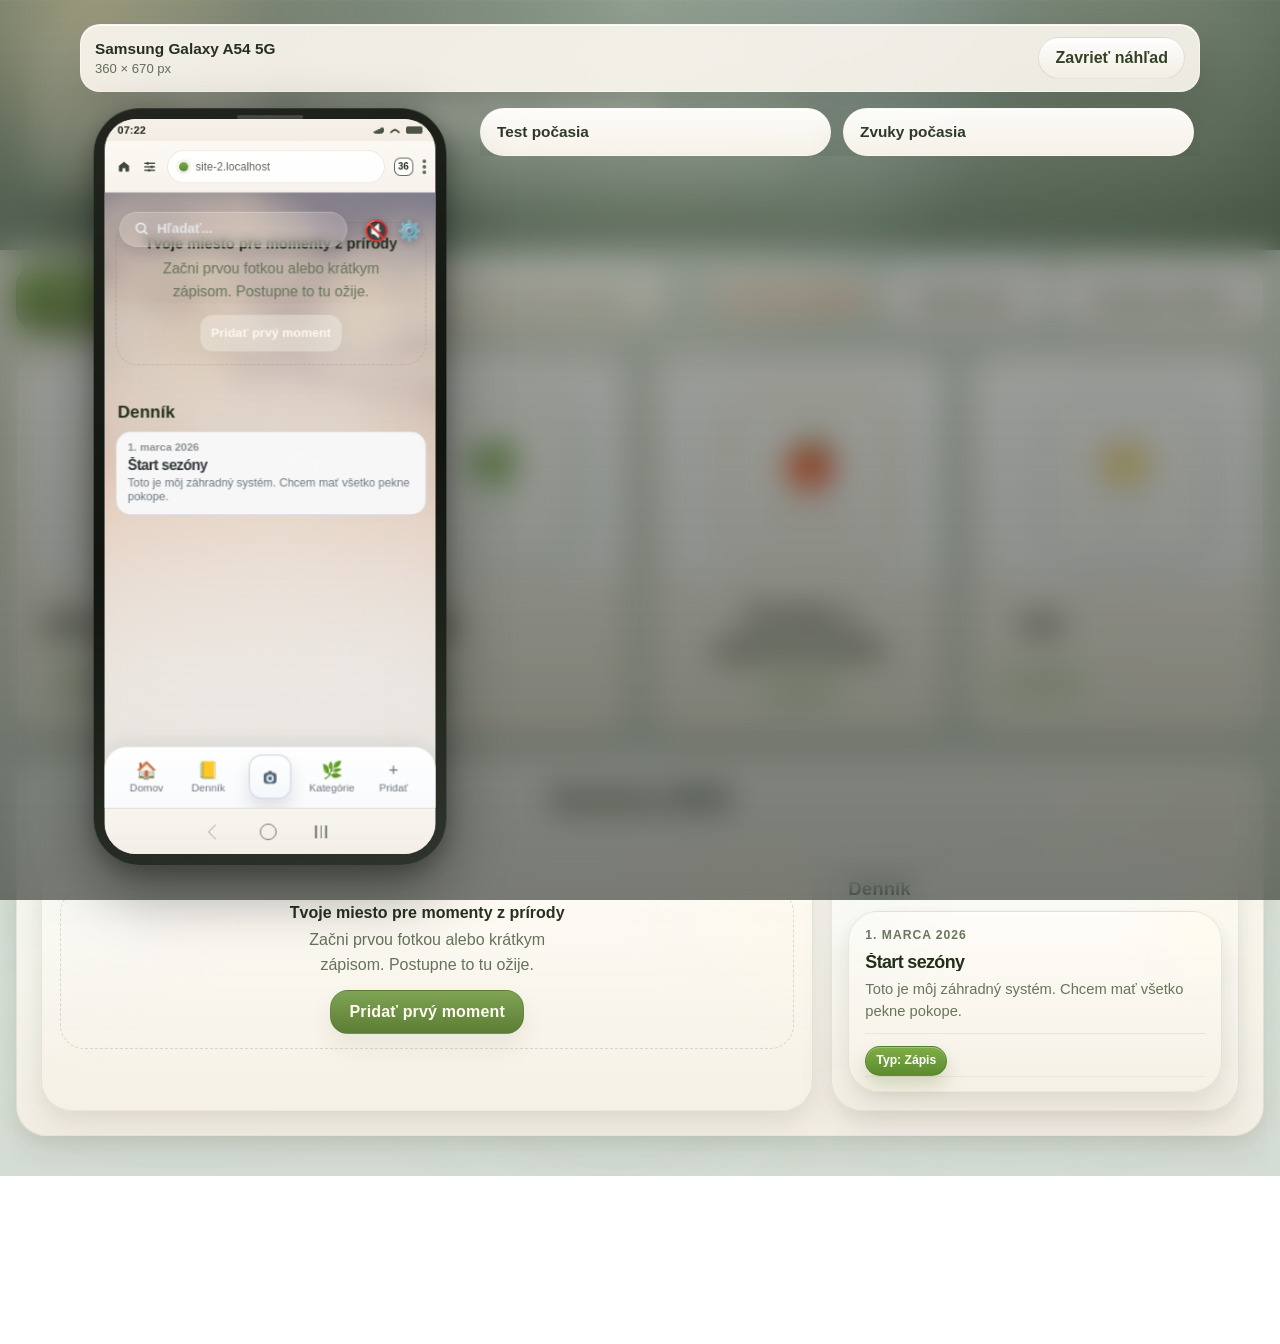
==== commit a3f00473: "Add files via upload" ====
--- a/index.html
+++ b/index.html
@@ -14,6 +14,7 @@
   <script>
     (function () {
       const root = document.documentElement;
+      root.dataset.appStartupStartedAt = String(Date.now());
       root.classList.add("app-startup-stable");
       try {
         if (window.innerWidth <= 760) {
--- a/styles.css
+++ b/styles.css
@@ -78,12 +78,12 @@
 
 .instant-feedback-target {
   touch-action: manipulation;
-  transition: transform 100ms ease, opacity 100ms ease;
-  will-change: transform, opacity;
+  scale: 1;
+  transition: scale 100ms ease, opacity 100ms ease;
 }
 
 .tap-active {
-  transform: scale(0.97);
+  scale: 0.97;
   opacity: 0.85;
 }
 
@@ -136,7 +136,12 @@
 body.app-mobile-shell .swipe-row__content {
   position: relative;
   z-index: 2;
-  transition: transform 180ms ease;
+  transition: transform 180ms cubic-bezier(0.22, 1, 0.36, 1);
+  will-change: auto;
+}
+
+body.app-mobile-shell .swipe-row--dragging > .swipe-row__content,
+body.app-mobile-shell .swipe-row--open > .swipe-row__content {
   will-change: transform;
 }
 
@@ -224,7 +229,7 @@
   box-shadow: none;
   opacity: 0;
   transform: translate3d(8px, 0, 0) scale(0.96);
-  transition: opacity 180ms ease, transform 180ms ease;
+  transition: opacity 180ms ease, transform 180ms cubic-bezier(0.22, 1, 0.36, 1);
   pointer-events: auto;
 }
 
@@ -277,7 +282,7 @@
   box-shadow: none;
   opacity: 0;
   transform: translate3d(8px, 0, 0) scale(0.96);
-  transition: opacity 180ms ease, transform 180ms ease;
+  transition: opacity 180ms ease, transform 180ms cubic-bezier(0.22, 1, 0.36, 1);
   pointer-events: auto;
 }
 
@@ -1736,6 +1741,7 @@
   min-height: 68px;
   gap: 0;
   overflow: hidden;
+  touch-action: pan-y;
 }
 
 .progress-card__tip {
@@ -18145,23 +18151,6 @@
   box-shadow: none !important;
 }
 
-body.app-mobile-shell .memory-strip__hero,
-body.app-mobile-shell .workspace-layout--menu .memory-strip__hero {
-  aspect-ratio: 4 / 4.6 !important;
-  min-height: 0 !important;
-  max-height: none !important;
-  margin: 0 !important;
-  border-radius: 24px !important;
-  border: 1px solid rgba(214, 203, 186, 0.72) !important;
-  background: rgba(255, 255, 255, 0.74) !important;
-  box-shadow: none !important;
-}
-
-body.app-mobile-shell .memory-strip__hero img,
-body.app-mobile-shell .workspace-layout--menu .memory-strip__hero img {
-  padding: 10px !important;
-}
-
 body.app-mobile-shell .memory-strip__count {
   top: 10px;
   right: 10px;
@@ -19848,12 +19837,6 @@
   box-shadow: var(--mobile-app-shadow-soft) !important;
 }
 
-body.app-mobile-shell .memory-strip__hero,
-body.app-mobile-shell .workspace-layout--menu .memory-strip__hero {
-  border: 1px solid rgba(143, 129, 101, 0.08) !important;
-  background: rgba(255, 255, 255, 0.8) !important;
-}
-
 body.app-mobile-shell .main-menu-weather-mini--hero .main-menu-weather-mini__phase,
 body.app-mobile-shell .home-weather-box .main-menu-weather-mini__phase,
 body.app-mobile-shell .main-menu-weather-mini--hero .main-menu-weather-mini__detail,
@@ -19974,8 +19957,6 @@
 }
 
 body.app-mobile-shell .catalog-card--main-menu-card .catalog-card__image,
-body.app-mobile-shell .memory-strip__hero,
-body.app-mobile-shell .workspace-layout--menu .memory-strip__hero,
 body.app-mobile-shell .main-menu-weather-mini--hero .main-menu-weather-mini__detail,
 body.app-mobile-shell .home-weather-box .main-menu-weather-mini__detail,
 body.app-mobile-shell .main-menu-weather-mini--hero .main-menu-weather-mini__phase,
@@ -19988,9 +19969,7 @@
   box-shadow: none !important;
 }
 
-body.app-mobile-shell .catalog-card--main-menu-card .catalog-card__image,
-body.app-mobile-shell .memory-strip__hero,
-body.app-mobile-shell .workspace-layout--menu .memory-strip__hero {
+body.app-mobile-shell .catalog-card--main-menu-card .catalog-card__image {
   background: rgba(255, 255, 255, 0.72) !important;
 }
 
@@ -20006,17 +19985,10 @@
   box-shadow: 0 6px 18px rgba(56, 46, 28, 0.028) !important;
 }
 
-body.app-mobile-shell .catalog-card--main-menu-card .catalog-card__image,
-body.app-mobile-shell .memory-strip__hero,
-body.app-mobile-shell .workspace-layout--menu .memory-strip__hero {
+body.app-mobile-shell .catalog-card--main-menu-card .catalog-card__image {
   border: 0 !important;
   background: transparent !important;
   box-shadow: none !important;
-}
-
-body.app-mobile-shell .memory-strip__hero img,
-body.app-mobile-shell .workspace-layout--menu .memory-strip__hero img {
-  padding: 0 !important;
 }
 
 body.app-mobile-shell .insight-strip__slide,
@@ -36818,12 +36790,12 @@
   --mobile-modal-surface: #ffffff;
   --mobile-modal-surface-soft: #f7f9fc;
   --mobile-modal-surface-muted: #eef2f6;
-  --mobile-modal-border: rgba(15, 23, 42, 0.08);
+  --mobile-modal-border: rgba(15, 23, 42, 0.06);
   --mobile-modal-text: #182233;
   --mobile-modal-muted: #66758a;
   --mobile-modal-primary: #172338;
   --mobile-modal-primary-text: #ffffff;
-  --mobile-modal-shadow: 0 24px 56px rgba(15, 23, 42, 0.18);
+  --mobile-modal-shadow: 0 16px 36px rgba(15, 23, 42, 0.12);
 }
 
 body.app-mobile-shell .detail-modal[open] {
@@ -36850,11 +36822,11 @@
 
 body.app-mobile-shell .image-lightbox {
   border: 0 !important;
-  background: linear-gradient(180deg, #eef4fb 0%, #e9f0f7 100%) !important;
+  background: transparent !important;
 }
 
 body.app-mobile-shell .image-lightbox::backdrop {
-  background: linear-gradient(180deg, rgba(238, 244, 251, 0.96) 0%, rgba(233, 240, 247, 0.96) 100%) !important;
+  background: rgba(15, 23, 42, 0.42) !important;
 }
 
 body.app-mobile-shell .journal-overlay-root {
@@ -37103,8 +37075,8 @@
 body.app-mobile-shell .image-lightbox__back,
 body.app-mobile-shell .image-lightbox__nav {
   border: 1px solid var(--mobile-modal-border) !important;
-  background: rgba(255, 255, 255, 0.96) !important;
-  box-shadow: 0 12px 24px rgba(15, 23, 42, 0.12) !important;
+  background: rgba(255, 255, 255, 0.94) !important;
+  box-shadow: 0 6px 14px rgba(15, 23, 42, 0.08) !important;
   color: #4c5c70 !important;
 }
 
@@ -37129,6 +37101,58 @@
    keep the diary in the same simple sheet language as the media picker. */
 body.app-mobile-shell .journal-overlay-root {
   background: rgba(15, 23, 42, 0.36) !important;
+  backdrop-filter: none !important;
+  -webkit-backdrop-filter: none !important;
+}
+
+body.app-mobile-shell .detail-modal--settings .settings-panel--collapsible {
+  border: 1px solid rgba(15, 23, 42, 0.06) !important;
+  border-radius: 18px !important;
+  background: var(--mobile-modal-surface-soft, #f7f9fc) !important;
+  box-shadow: none !important;
+  overflow: hidden !important;
+}
+
+body.app-mobile-shell .detail-modal--settings .settings-panel--collapsible .settings-panel__head {
+  border-radius: 18px !important;
+  background: var(--mobile-modal-surface-soft, #f7f9fc) !important;
+  background-image: none !important;
+  border: 0 !important;
+  box-shadow: none !important;
+  backdrop-filter: none !important;
+  -webkit-backdrop-filter: none !important;
+}
+
+body.app-mobile-shell .detail-modal--settings .settings-panel--collapsible .settings-form {
+  padding: 10px 14px 14px !important;
+  background: transparent !important;
+}
+
+body.app-mobile-shell .journal-tag-filter,
+body.app-mobile-shell .journal-overlay-card,
+body.app-mobile-shell .journal-overlay-group,
+body.app-mobile-shell .journal-overlay-card__compact-shell {
+  border: 1px solid rgba(15, 23, 42, 0.06) !important;
+  border-radius: 18px !important;
+  background: var(--mobile-modal-surface-soft, #f7f9fc) !important;
+  background-image: none !important;
+  box-shadow: none !important;
+  backdrop-filter: none !important;
+  -webkit-backdrop-filter: none !important;
+}
+
+body.app-mobile-shell .journal-overlay-card .journal-item__date-badge,
+body.app-mobile-shell .journal-overlay-card .journal-weather__pill,
+body.app-mobile-shell .journal-overlay-card__place,
+body.app-mobile-shell .journal-overlay-card__mood,
+body.app-mobile-shell .journal-overlay-card .journal-item__action,
+body.app-mobile-shell .journal-overlay-card__chips .tag,
+body.app-mobile-shell .journal-tag-filter__chip,
+body.app-mobile-shell #journal-overlay-root[data-journal-overlay-layout="mobile-list"] .journal-tag-filter__summary {
+  background: #ffffff !important;
+  background-image: none !important;
+  border: 1px solid rgba(15, 23, 42, 0.08) !important;
+  box-shadow: none !important;
   backdrop-filter: none !important;
   -webkit-backdrop-filter: none !important;
 }
@@ -40164,9 +40188,9 @@
 body.app-mobile-shell .detail-modal--card-view .detail-modal__content,
 body.app-mobile-shell .detail-modal--photo-quick .detail-modal__content {
   border-radius: 30px !important;
-  border: 1px solid rgba(226, 235, 245, 0.98) !important;
-  background: linear-gradient(180deg, #eef4fb 0%, #e9f0f7 100%) !important;
-  box-shadow: 0 24px 56px rgba(15, 23, 42, 0.16) !important;
+  border: 1px solid var(--mobile-modal-border) !important;
+  background: var(--mobile-modal-surface) !important;
+  box-shadow: var(--mobile-modal-shadow) !important;
   color: #243246 !important;
 }
 
@@ -40205,7 +40229,7 @@
   max-height: calc(100dvh - 26px - env(safe-area-inset-top) - env(safe-area-inset-bottom)) !important;
   margin: 0 auto !important;
   border-radius: 28px !important;
-  background: linear-gradient(180deg, #eef4fb 0%, #e9f0f7 100%) !important;
+  background: var(--mobile-modal-surface) !important;
   padding: 16px 16px calc(156px + env(safe-area-inset-bottom)) !important;
 }
 
@@ -40561,7 +40585,7 @@
   max-height: calc(100dvh - 26px - env(safe-area-inset-top) - env(safe-area-inset-bottom)) !important;
   margin: 0 auto !important;
   border-radius: 28px !important;
-  background: linear-gradient(180deg, #eef4fb 0%, #e9f0f7 100%) !important;
+  background: var(--mobile-modal-surface) !important;
   padding: 16px 16px 0 !important;
 }
 
@@ -40688,7 +40712,7 @@
   max-height: calc(100dvh - 26px - env(safe-area-inset-top) - env(safe-area-inset-bottom)) !important;
   margin: 0 auto !important;
   border-radius: 28px !important;
-  background: linear-gradient(180deg, #eef4fb 0%, #e9f0f7 100%) !important;
+  background: var(--mobile-modal-surface) !important;
   padding: 16px 16px 0 !important;
 }
 
@@ -40802,7 +40826,7 @@
   max-height: calc(100dvh - 26px - env(safe-area-inset-top) - env(safe-area-inset-bottom)) !important;
   margin: 0 auto !important;
   border-radius: 28px !important;
-  background: linear-gradient(180deg, #eef4fb 0%, #e9f0f7 100%) !important;
+  background: var(--mobile-modal-surface) !important;
   padding: 16px 16px 0 !important;
 }
 
@@ -40960,7 +40984,7 @@
   max-height: calc(100dvh - 26px - env(safe-area-inset-top) - env(safe-area-inset-bottom)) !important;
   margin: 0 auto !important;
   border-radius: 28px !important;
-  background: linear-gradient(180deg, #eef4fb 0%, #e9f0f7 100%) !important;
+  background: var(--mobile-modal-surface) !important;
   padding: 16px 16px 0 !important;
 }
 
@@ -41118,7 +41142,7 @@
   max-height: calc(100dvh - 26px - env(safe-area-inset-top) - env(safe-area-inset-bottom)) !important;
   margin: 0 auto !important;
   border-radius: 28px !important;
-  background: linear-gradient(180deg, #eef4fb 0%, #e9f0f7 100%) !important;
+  background: var(--mobile-modal-surface) !important;
   padding: 16px 16px 0 !important;
 }
 
@@ -41319,6 +41343,617 @@
   white-space: nowrap !important;
 }
 
+
+/* Final EOF mobile main menu preview hard lock:
+   hlavne kategorie musia mat rovnaky prvy paint ako finalny stav,
+   bez content-visibility odhadu a bez swipe-wrapper medzistavu. */
+body.app-mobile-shell.app-main-menu-mode.app-main-menu-categories-preview .menu-group,
+body.app-mobile-shell.app-main-menu-mode.app-main-menu-categories-preview [data-main-menu-categories-section],
+body.app-mobile-shell.app-main-menu-mode.app-main-menu-categories-preview .catalog-grid--main-menu {
+  contain: none !important;
+  content-visibility: visible !important;
+  contain-intrinsic-size: auto !important;
+}
+
+body.app-mobile-shell.app-main-menu-mode.app-main-menu-categories-preview .catalog-grid--main-menu > .swipe-row--catalog-card,
+body.app-mobile-shell.app-main-menu-mode.app-main-menu-categories-preview .catalog-grid--main-menu > .catalog-card--main-menu-card {
+  display: flex !important;
+  align-self: stretch !important;
+  min-width: 0 !important;
+  height: 100% !important;
+  contain: none !important;
+  content-visibility: visible !important;
+  contain-intrinsic-size: 0 0 !important;
+}
+
+body.app-mobile-shell.app-main-menu-mode.app-main-menu-categories-preview .catalog-grid--main-menu > .swipe-row--catalog-card > .swipe-row__content {
+  display: flex !important;
+  width: 100% !important;
+  height: 100% !important;
+  min-width: 0 !important;
+}
+
+body.app-mobile-shell.app-main-menu-mode.app-main-menu-categories-preview .catalog-grid--main-menu > .swipe-row--catalog-card > .swipe-row__content > .catalog-card--main-menu-card {
+  width: 100% !important;
+  min-width: 0 !important;
+  height: 100% !important;
+  min-height: 156px !important;
+  display: flex !important;
+  flex-direction: column !important;
+}
+
+body.app-mobile-shell.app-main-menu-mode.app-main-menu-categories-preview .catalog-grid--main-menu > .swipe-row--catalog-card > .swipe-row__content > .catalog-card--main-menu-card .catalog-card__main-hit {
+  display: flex !important;
+  flex: 1 1 auto !important;
+  flex-direction: column !important;
+  height: 100% !important;
+}
+
+body.app-mobile-shell.app-main-menu-mode.app-main-menu-categories-preview .catalog-grid--main-menu > .swipe-row--catalog-card > .swipe-row__content > .catalog-card--main-menu-card .catalog-card__image {
+  margin: 10px 10px 0 !important;
+  padding: 0 !important;
+  min-height: 92px !important;
+  height: auto !important;
+  max-height: none !important;
+  aspect-ratio: 1 / 0.84 !important;
+  border-radius: 14px !important;
+  overflow: hidden !important;
+}
+
+body.app-mobile-shell.app-main-menu-mode.app-main-menu-categories-preview .catalog-grid--main-menu > .swipe-row--catalog-card > .swipe-row__content > .catalog-card--main-menu-card .catalog-card__image img {
+  display: block !important;
+  width: 100% !important;
+  height: 100% !important;
+  max-width: none !important;
+  max-height: none !important;
+  margin: 0 !important;
+  object-fit: contain !important;
+  object-position: center center !important;
+}
+
+/* Final stable catalog media:
+   first paint ma uz drzat finalny frame, nie cakat na rozmery obrazka. */
+body.app-mobile-shell .catalog-card--main-menu-card .catalog-card__image,
+body.app-mobile-shell .catalog-grid--subcategories .catalog-card--child .catalog-card__image,
+body.app-mobile-shell.app-focused-mode .catalog-grid--subcategories .catalog-card--child .catalog-card__image,
+body.app-mobile-shell.app-focused-mode .catalog-grid--subcategories > .swipe-row--catalog-card > .swipe-row__content > .catalog-card--child .catalog-card__image,
+body.app-mobile-shell .catalog-grid--varieties .catalog-card--preview .catalog-card__image--preview,
+body.app-mobile-shell.app-focused-mode .catalog-grid--varieties .catalog-card--preview .catalog-card__image--preview,
+body.app-mobile-shell.app-focused-mode .catalog-grid--varieties > .swipe-row--catalog-card > .swipe-row__content > .catalog-card--preview .catalog-card__image--preview,
+body.app-mobile-shell .catalog-grid--varieties .catalog-card--preview .catalog-card__image--preview.catalog-card__image--soft-fit,
+body.app-mobile-shell .catalog-grid--varieties .catalog-card--preview .catalog-card__image--preview.catalog-card__image--portrait,
+body.app-mobile-shell .catalog-grid--varieties .catalog-card--preview .catalog-card__image--preview.catalog-card__image--landscape,
+body.app-mobile-shell.app-focused-mode .catalog-grid--varieties .catalog-card--preview .catalog-card__image--preview.catalog-card__image--soft-fit,
+body.app-mobile-shell.app-focused-mode .catalog-grid--varieties .catalog-card--preview .catalog-card__image--preview.catalog-card__image--portrait,
+body.app-mobile-shell.app-focused-mode .catalog-grid--varieties .catalog-card--preview .catalog-card__image--preview.catalog-card__image--landscape {
+  aspect-ratio: 1 / 0.84 !important;
+  min-height: 92px !important;
+  height: auto !important;
+  max-height: none !important;
+  overflow: hidden !important;
+}
+
+body.app-mobile-shell .catalog-grid--subcategories .catalog-card--child .catalog-card__image img,
+body.app-mobile-shell.app-focused-mode .catalog-grid--subcategories .catalog-card--child .catalog-card__image img,
+body.app-mobile-shell.app-focused-mode .catalog-grid--subcategories > .swipe-row--catalog-card > .swipe-row__content > .catalog-card--child .catalog-card__image img,
+body.app-mobile-shell .catalog-grid--varieties .catalog-card--preview .catalog-card__image--preview img,
+body.app-mobile-shell.app-focused-mode .catalog-grid--varieties .catalog-card--preview .catalog-card__image--preview img,
+body.app-mobile-shell.app-focused-mode .catalog-grid--varieties > .swipe-row--catalog-card > .swipe-row__content > .catalog-card--preview .catalog-card__image--preview img {
+  display: block !important;
+  width: 100% !important;
+  height: 100% !important;
+  max-width: none !important;
+  max-height: none !important;
+  margin: 0 !important;
+  object-fit: cover !important;
+  object-position: center center !important;
+}
+
+body.app-mobile-shell .catalog-card--main-menu-card .catalog-card__image img {
+  display: block !important;
+  width: 100% !important;
+  height: 100% !important;
+  max-width: none !important;
+  max-height: none !important;
+  margin: 0 !important;
+  object-fit: contain !important;
+  object-position: center center !important;
+}
+
+/* Final EOF editor preview cleanup:
+   posledne slovo pre upload CTA, preview shell a mini galeriu editora. */
+body.app-mobile-shell .detail-modal--editor .detail-image--editor,
+body.app-mobile-shell .detail-modal--editor .detail-image--editor.detail-image--soft-fit,
+body.app-mobile-shell .detail-modal--editor .detail-image--editor.detail-image--portrait,
+body.app-mobile-shell .detail-modal--editor .detail-image--editor.detail-image--landscape {
+  background: #ffffff !important;
+  border: 0 !important;
+  box-shadow: none !important;
+}
+
+body.app-mobile-shell .detail-modal--editor .detail-image--editor::before,
+body.app-mobile-shell .detail-modal--editor .detail-image--editor.detail-image--soft-fit::before,
+body.app-mobile-shell .detail-modal--editor .detail-image--editor.detail-image--portrait::before,
+body.app-mobile-shell .detail-modal--editor .detail-image--editor.detail-image--landscape::before {
+  display: none !important;
+  content: none !important;
+  background: transparent !important;
+  border: 0 !important;
+  box-shadow: none !important;
+}
+
+body.app-mobile-shell .detail-modal--editor .detail-image__upload-cta,
+body.app-mobile-shell .detail-modal--editor .detail-image__upload-cta:hover,
+body.app-mobile-shell .detail-modal--editor .detail-image__upload-cta:focus-visible {
+  background: #ffffff !important;
+  border: 0 !important;
+  box-shadow: none !important;
+  transform: none !important;
+}
+
+body.app-mobile-shell .detail-modal--editor .detail-image__upload-cta-icon {
+  background: transparent !important;
+  box-shadow: none !important;
+}
+
+body.app-mobile-shell .detail-modal--editor .editor-gallery,
+body.app-mobile-shell .detail-modal--editor .editor-gallery__mini,
+body.app-mobile-shell .detail-modal--editor .editor-gallery__mini.is-primary,
+body.app-mobile-shell .detail-modal--editor .editor-gallery__mini.is-active,
+body.app-mobile-shell .detail-modal--editor .editor-gallery__select {
+  background: transparent !important;
+  border: 0 !important;
+  box-shadow: none !important;
+  border-radius: 0 !important;
+  overflow: visible !important;
+}
+
+body.app-mobile-shell .detail-modal--editor .editor-gallery__thumb {
+  background: #ffffff !important;
+  border: 0 !important;
+  box-shadow: none !important;
+  border-radius: 0 !important;
+}
+
+body.app-mobile-shell .detail-modal--editor .editor-gallery__main-badge {
+  border: 0 !important;
+  box-shadow: none !important;
+}
+
+body.app-mobile-shell .detail-modal--editor .editor-gallery__remove {
+  top: 4px !important;
+  right: 4px !important;
+  width: 18px !important;
+  min-width: 18px !important;
+  height: 18px !important;
+  min-height: 18px !important;
+  border-radius: 0 !important;
+  box-shadow: none !important;
+}
+
+/* Final EOF editor preview cleanup:
+   posledne slovo pre upload CTA, preview shell a mini galeriu editora. */
+body.app-mobile-shell .detail-modal--editor .detail-image--editor,
+body.app-mobile-shell .detail-modal--editor .detail-image--editor.detail-image--soft-fit,
+body.app-mobile-shell .detail-modal--editor .detail-image--editor.detail-image--portrait,
+body.app-mobile-shell .detail-modal--editor .detail-image--editor.detail-image--landscape {
+  background: #ffffff !important;
+  border: 0 !important;
+  box-shadow: none !important;
+}
+
+body.app-mobile-shell .detail-modal--editor .detail-image--editor::before,
+body.app-mobile-shell .detail-modal--editor .detail-image--editor.detail-image--soft-fit::before,
+body.app-mobile-shell .detail-modal--editor .detail-image--editor.detail-image--portrait::before,
+body.app-mobile-shell .detail-modal--editor .detail-image--editor.detail-image--landscape::before {
+  display: none !important;
+  content: none !important;
+  background: transparent !important;
+  border: 0 !important;
+  box-shadow: none !important;
+}
+
+body.app-mobile-shell .detail-modal--editor .detail-image__upload-cta,
+body.app-mobile-shell .detail-modal--editor .detail-image__upload-cta:hover,
+body.app-mobile-shell .detail-modal--editor .detail-image__upload-cta:focus-visible {
+  background: #ffffff !important;
+  border: 0 !important;
+  box-shadow: none !important;
+  transform: none !important;
+}
+
+body.app-mobile-shell .detail-modal--editor .detail-image__upload-cta-icon {
+  background: transparent !important;
+  box-shadow: none !important;
+}
+
+body.app-mobile-shell .detail-modal--editor .editor-gallery,
+body.app-mobile-shell .detail-modal--editor .editor-gallery__mini,
+body.app-mobile-shell .detail-modal--editor .editor-gallery__mini.is-primary,
+body.app-mobile-shell .detail-modal--editor .editor-gallery__mini.is-active,
+body.app-mobile-shell .detail-modal--editor .editor-gallery__select {
+  background: transparent !important;
+  border: 0 !important;
+  box-shadow: none !important;
+  border-radius: 0 !important;
+  overflow: visible !important;
+}
+
+body.app-mobile-shell .detail-modal--editor .editor-gallery__thumb {
+  background: #ffffff !important;
+  border: 0 !important;
+  box-shadow: none !important;
+  border-radius: 0 !important;
+}
+
+body.app-mobile-shell .detail-modal--editor .editor-gallery__main-badge {
+  border: 0 !important;
+  box-shadow: none !important;
+}
+
+body.app-mobile-shell .detail-modal--editor .editor-gallery__remove {
+  top: 4px !important;
+  right: 4px !important;
+  width: 18px !important;
+  min-width: 18px !important;
+  height: 18px !important;
+  min-height: 18px !important;
+  border-radius: 0 !important;
+  box-shadow: none !important;
+}
+
+/* Final editor preview cleanup:
+   bez tienov, spodnej ciary a useknuteho X v mini galerii. */
+body.app-mobile-shell .detail-modal--editor .detail-image--editor,
+body.app-mobile-shell .detail-modal--editor .detail-image--editor.detail-image--soft-fit,
+body.app-mobile-shell .detail-modal--editor .detail-image--editor.detail-image--portrait,
+body.app-mobile-shell .detail-modal--editor .detail-image--editor.detail-image--landscape {
+  background: #ffffff !important;
+  border: 0 !important;
+  box-shadow: none !important;
+}
+
+body.app-mobile-shell .detail-modal--editor .detail-image--editor::before,
+body.app-mobile-shell .detail-modal--editor .detail-image--editor.detail-image--soft-fit::before,
+body.app-mobile-shell .detail-modal--editor .detail-image--editor.detail-image--portrait::before,
+body.app-mobile-shell .detail-modal--editor .detail-image--editor.detail-image--landscape::before {
+  display: none !important;
+  content: none !important;
+  background: transparent !important;
+  border: 0 !important;
+  box-shadow: none !important;
+}
+
+body.app-mobile-shell .detail-modal--editor .detail-image__upload-cta,
+body.app-mobile-shell .detail-modal--editor .detail-image__upload-cta:hover,
+body.app-mobile-shell .detail-modal--editor .detail-image__upload-cta:focus-visible {
+  background: #ffffff !important;
+  border: 0 !important;
+  box-shadow: none !important;
+  transform: none !important;
+}
+
+body.app-mobile-shell .detail-modal--editor .detail-image__upload-cta-icon {
+  background: transparent !important;
+  box-shadow: none !important;
+}
+
+body.app-mobile-shell .detail-modal--editor .editor-gallery,
+body.app-mobile-shell .detail-modal--editor .editor-gallery__mini,
+body.app-mobile-shell .detail-modal--editor .editor-gallery__mini.is-primary,
+body.app-mobile-shell .detail-modal--editor .editor-gallery__mini.is-active,
+body.app-mobile-shell .detail-modal--editor .editor-gallery__select {
+  background: transparent !important;
+  border: 0 !important;
+  box-shadow: none !important;
+  border-radius: 0 !important;
+  overflow: visible !important;
+}
+
+body.app-mobile-shell .detail-modal--editor .editor-gallery__thumb {
+  background: #ffffff !important;
+  border: 0 !important;
+  box-shadow: none !important;
+  border-radius: 0 !important;
+}
+
+body.app-mobile-shell .detail-modal--editor .editor-gallery__main-badge {
+  box-shadow: none !important;
+  border: 0 !important;
+}
+
+body.app-mobile-shell .detail-modal--editor .editor-gallery__remove {
+  top: 4px !important;
+  right: 4px !important;
+  width: 18px !important;
+  min-width: 18px !important;
+  height: 18px !important;
+  min-height: 18px !important;
+  border-radius: 0 !important;
+  box-shadow: none !important;
+}
+
+/* Final clean image surfaces:
+   zjednotenie bieleho pozadia v kartach aj kategoriách bez beige/mliecnych ramov. */
+.catalog-card--child .catalog-card__image,
+.catalog-card--main-menu-card .catalog-card__image,
+.catalog-grid--varieties .catalog-card--preview .catalog-card__image--preview,
+.catalog-grid--varieties .catalog-card--variety .catalog-card__image,
+.catalog-grid--varieties .catalog-card--quick-entry .catalog-card__image,
+.catalog-grid--varieties .catalog-card--gallery-entry .catalog-card__image,
+.menu-pill__thumb,
+.category-panel__thumb,
+.category-preview {
+  background: #ffffff !important;
+  border: 0 !important;
+  box-shadow: none !important;
+}
+
+.catalog-card--child .catalog-card__image::before,
+.catalog-card--child .catalog-card__image::after,
+.catalog-card--main-menu-card .catalog-card__image::before,
+.catalog-card--main-menu-card .catalog-card__image::after,
+.catalog-grid--varieties .catalog-card--preview .catalog-card__image--preview::before,
+.catalog-grid--varieties .catalog-card--preview .catalog-card__image--preview::after,
+.catalog-grid--varieties .catalog-card--variety .catalog-card__image::before,
+.catalog-grid--varieties .catalog-card--variety .catalog-card__image::after,
+.catalog-grid--varieties .catalog-card--quick-entry .catalog-card__image::before,
+.catalog-grid--varieties .catalog-card--quick-entry .catalog-card__image::after,
+.catalog-grid--varieties .catalog-card--gallery-entry .catalog-card__image::before,
+.catalog-grid--varieties .catalog-card--gallery-entry .catalog-card__image::after {
+  content: none !important;
+  display: none !important;
+  background: none !important;
+  box-shadow: none !important;
+}
+
+.catalog-card--child .catalog-card__image img,
+.catalog-card--main-menu-card .catalog-card__image img,
+.catalog-grid--varieties .catalog-card--preview .catalog-card__image--preview img,
+.catalog-grid--varieties .catalog-card--variety .catalog-card__image img,
+.catalog-grid--varieties .catalog-card--quick-entry .catalog-card__image img,
+.catalog-grid--varieties .catalog-card--gallery-entry .catalog-card__image img,
+.menu-pill__thumb img,
+.category-panel__thumb img,
+.category-preview img {
+  background: #ffffff !important;
+  border-radius: inherit !important;
+  box-shadow: none !important;
+}
+
+/* Search / text clipping guard:
+   nech sa nepodrezavaju pismena v searchi a kompaktnejsich textoch. */
+body.app-mobile-shell .toolbar-search__field input,
+body.app-mobile-shell .toolbar-search__field input::placeholder,
+body.app-mobile-shell .insight-strip__slide p,
+body.app-mobile-shell .main-menu-weather-mini__trend-meta {
+  line-height: 1.35 !important;
+  overflow: visible !important;
+}
+
+body.app-mobile-shell .weather-alert__content,
+body.app-mobile-shell .weather-alert h4,
+body.app-mobile-shell .weather-alert p {
+  overflow: visible !important;
+}
+
+body.app-mobile-shell .weather-alert p {
+  line-height: 1.48 !important;
+  padding-block: 1px 2px !important;
+}
+
+body.app-mobile-shell .toolbar-search__field input,
+body.app-mobile-shell.app-main-menu-mode .toolbar-search__field input,
+body.app-mobile-shell.app-focused-mode .toolbar-search__field input,
+body.app-mobile-shell:is(.app-main-menu-mode, .app-focused-mode) .utility-bar--floating-home .toolbar-search__field input {
+  display: block !important;
+  height: auto !important;
+  padding-top: 1px !important;
+  padding-bottom: 1px !important;
+}
+
+/* Editor gallery clean pass:
+   bez zbytocneho ramu, tiena a useknuteho X pri hlavnej fotke. */
+.detail-modal--editor .editor-gallery {
+  padding: 0 !important;
+  background: transparent !important;
+  border: 0 !important;
+  box-shadow: none !important;
+}
+
+.detail-modal--editor .editor-gallery__mini,
+.detail-modal--editor .editor-gallery__mini.is-primary,
+.detail-modal--editor .editor-gallery__mini.is-active,
+.detail-modal--editor .editor-gallery__mini:hover {
+  padding: 0 !important;
+  background: transparent !important;
+  border: 0 !important;
+  box-shadow: none !important;
+  overflow: visible !important;
+  border-radius: 0 !important;
+}
+
+.detail-modal--editor .editor-gallery__select {
+  overflow: hidden !important;
+  border-radius: 16px !important;
+  box-shadow: none !important;
+}
+
+.detail-modal--editor .editor-gallery__thumb {
+  background: #ffffff !important;
+  box-shadow: none !important;
+}
+
+.detail-modal--editor .editor-gallery__main-badge {
+  left: 6px !important;
+  bottom: 6px !important;
+  background: rgba(255, 255, 255, 0.94) !important;
+  color: #667351 !important;
+  box-shadow: none !important;
+}
+
+.detail-modal--editor .editor-gallery__remove {
+  top: 2px !important;
+  right: 2px !important;
+  width: 20px !important;
+  height: 20px !important;
+  border-radius: 6px !important;
+  background: rgba(51, 61, 38, 0.84) !important;
+  box-shadow: none !important;
+}
+
+/* Manual thumbnail crop:
+   editor drzi len transform pre preview karty, bez zmeny originalu. */
+.catalog-card__image img[data-thumb-crop="custom"],
+.catalog-grid--varieties .catalog-card--preview .catalog-card__image--preview img[data-thumb-crop="custom"] {
+  width: 100% !important;
+  height: 100% !important;
+  object-fit: cover !important;
+  object-position: center center !important;
+  transform: translate3d(var(--thumb-crop-translate-x, 0px), var(--thumb-crop-translate-y, 0px), 0) scale(var(--thumb-crop-scale, 1)) !important;
+  transform-origin: center center !important;
+}
+
+.thumb-crop-editor {
+  display: grid;
+  gap: 12px;
+  padding: 14px 16px;
+  border-radius: 22px;
+  background: rgba(255, 251, 244, 0.82);
+  border: 1px solid rgba(216, 203, 180, 0.44);
+}
+
+.thumb-crop-editor__head {
+  display: flex;
+  align-items: flex-start;
+  justify-content: space-between;
+  gap: 12px;
+}
+
+.thumb-crop-editor__copy {
+  display: grid;
+  gap: 4px;
+}
+
+.thumb-crop-editor__copy h4 {
+  margin: 0;
+  font-size: 0.96rem;
+  line-height: 1.15;
+  color: #314125;
+}
+
+.thumb-crop-editor__copy p {
+  margin: 0;
+  font-size: 0.82rem;
+  line-height: 1.35;
+  color: #647359;
+}
+
+.thumb-crop-editor__toggle {
+  flex: 0 0 auto;
+}
+
+.thumb-crop-editor__panel {
+  display: grid;
+  gap: 12px;
+}
+
+.thumb-crop-editor__viewport {
+  position: relative;
+  overflow: hidden;
+  width: min(100%, 320px);
+  aspect-ratio: 1 / 0.84;
+  border-radius: 18px;
+  background: #ffffff;
+  box-shadow: inset 0 0 0 1px rgba(216, 222, 226, 0.82);
+  touch-action: none;
+  cursor: grab;
+}
+
+.thumb-crop-editor__viewport.is-dragging {
+  cursor: grabbing;
+}
+
+.thumb-crop-editor__image {
+  width: 100%;
+  height: 100%;
+  object-fit: cover;
+  object-position: center center;
+  transform: translate3d(var(--thumb-crop-translate-x, 0px), var(--thumb-crop-translate-y, 0px), 0) scale(var(--thumb-crop-scale, 1));
+  transform-origin: center center;
+  user-select: none;
+  -webkit-user-drag: none;
+  pointer-events: none;
+}
+
+.thumb-crop-editor__tools {
+  display: grid;
+  gap: 10px;
+}
+
+.thumb-crop-editor__hint {
+  margin: 0;
+  font-size: 0.8rem;
+  line-height: 1.35;
+  color: #6a765e;
+}
+
+.thumb-crop-editor__zoom-row {
+  display: grid;
+  grid-template-columns: auto minmax(0, 1fr) auto auto;
+  align-items: center;
+  gap: 10px;
+}
+
+.thumb-crop-editor__range {
+  width: 100%;
+}
+
+.thumb-crop-editor__zoom-value {
+  min-width: 56px;
+  text-align: right;
+  font-size: 0.82rem;
+  font-weight: 700;
+  color: #43533a;
+}
+
+.thumb-crop-editor__actions {
+  display: flex;
+  justify-content: flex-start;
+}
+
+.thumb-crop-editor.is-empty {
+  opacity: 0.86;
+}
+
+body.app-mobile-shell .thumb-crop-editor {
+  padding: 12px 13px;
+  border-radius: 18px;
+}
+
+body.app-mobile-shell .thumb-crop-editor__head {
+  align-items: stretch;
+  flex-direction: column;
+}
+
+body.app-mobile-shell .thumb-crop-editor__toggle {
+  align-self: flex-start;
+}
+
+body.app-mobile-shell .thumb-crop-editor__viewport {
+  width: 100%;
+  border-radius: 14px;
+}
+
+body.app-mobile-shell .thumb-crop-editor__zoom-row {
+  grid-template-columns: auto minmax(0, 1fr) auto;
+}
+
+body.app-mobile-shell .thumb-crop-editor__zoom-value {
+  grid-column: 1 / -1;
+  text-align: left;
+}
+
 /* Final mobile swipe + catalog hardening v2:
    musi byt uplne na konci, aby nebol prepisany starsimi mobile override blokmi. */
 body.app-mobile-shell .swipe-row__content,
@@ -41724,10 +42359,14 @@
 }
 
 body.app-mobile-shell .detail-modal--editor .editor-gallery__remove {
-  width: 32px !important;
-  height: 32px !important;
-  top: -8px !important;
-  right: -8px !important;
+  width: 18px !important;
+  min-width: 18px !important;
+  height: 18px !important;
+  min-height: 18px !important;
+  top: 4px !important;
+  right: 4px !important;
+  border-radius: 0 !important;
+  box-shadow: none !important;
   font-size: 1rem !important;
 }
 
@@ -41907,6 +42546,9 @@
   min-height: 44px !important;
   padding: 10px 14px !important;
   font-size: 0.92rem !important;
+  border: 0 !important;
+  background: #ffffff !important;
+  box-shadow: none !important;
 }
 
 body.app-mobile-shell .detail-image__upload-cta--icon-only {
@@ -41915,6 +42557,16 @@
   height: 44px !important;
   min-height: 44px !important;
   padding: 0 !important;
+}
+
+body.app-mobile-shell .detail-modal--editor .detail-image__upload-cta:hover,
+body.app-mobile-shell .detail-modal--editor .detail-image__upload-cta:focus-visible {
+  transform: none !important;
+}
+
+body.app-mobile-shell .detail-modal--editor .detail-image__upload-cta-icon {
+  background: transparent !important;
+  box-shadow: none !important;
 }
 
 /* Walk detail uplift:
@@ -44492,29 +45144,32 @@
 
 body.app-mobile-shell .catalog-grid--varieties .catalog-card--preview .catalog-card__image--preview {
   display: grid !important;
-  place-items: center !important;
-  min-height: 72px !important;
+  place-items: stretch !important;
+  min-height: 92px !important;
   height: auto !important;
   max-height: none !important;
-  width: 84% !important;
-  padding: 3px 5px !important;
-  margin-top: -1px !important;
-  justify-self: center !important;
-  border-radius: 11px !important;
-  overflow: visible !important;
+  width: auto !important;
+  padding: 6px !important;
+  margin: 10px 10px 0 !important;
+  justify-self: stretch !important;
+  border-radius: 14px !important;
+  align-self: stretch !important;
+  aspect-ratio: 1 / 0.84 !important;
+  overflow: hidden !important;
   background: linear-gradient(180deg, rgba(248, 245, 237, 0.96), rgba(239, 244, 236, 0.9)) !important;
 }
 
 body.app-mobile-shell .catalog-grid--varieties .catalog-card--preview .catalog-card__image--preview img {
   display: block !important;
-  width: auto !important;
-  height: auto !important;
-  max-width: 100% !important;
-  max-height: 84px !important;
-  object-fit: contain !important;
+  width: 100% !important;
+  height: 100% !important;
+  max-width: none !important;
+  max-height: none !important;
+  margin: 0 !important;
+  padding: 0 !important;
+  object-fit: cover !important;
   object-position: center center !important;
-  justify-self: center !important;
-  margin: 0 auto !important;
+  justify-self: stretch !important;
   transform: none !important;
   transition: none !important;
   animation: none !important;
@@ -44670,6 +45325,54 @@
   max-height: 100% !important;
 }
 
+body.app-mobile-shell.app-focused-mode .catalog-grid--subcategories .catalog-card--child .catalog-card__image img,
+body.app-mobile-shell.app-focused-mode .catalog-grid--varieties .catalog-card--preview .catalog-card__image--preview img {
+  display: block !important;
+  width: 100% !important;
+  height: 100% !important;
+  max-width: none !important;
+  max-height: none !important;
+  margin: 0 !important;
+  padding: 0 !important;
+  object-fit: cover !important;
+  object-position: center center !important;
+  transform: none !important;
+}
+
+body.app-mobile-shell.app-focused-mode .catalog-grid--varieties .catalog-card--preview .catalog-card__image--preview.catalog-card__image--soft-fit,
+body.app-mobile-shell.app-focused-mode .catalog-grid--varieties .catalog-card--preview .catalog-card__image--preview.catalog-card__image--portrait,
+body.app-mobile-shell.app-focused-mode .catalog-grid--varieties .catalog-card--preview .catalog-card__image--preview.catalog-card__image--landscape {
+  min-height: 92px !important;
+  height: auto !important;
+  max-height: none !important;
+  aspect-ratio: 1 / 0.84 !important;
+}
+
+body.app-mobile-shell .catalog-grid--subcategories .catalog-card--child .catalog-card__image img,
+body.app-mobile-shell .catalog-grid--varieties .catalog-card--preview .catalog-card__image--preview.catalog-card__image--soft-fit img,
+body.app-mobile-shell .catalog-grid--varieties .catalog-card--preview .catalog-card__image--preview.catalog-card__image--portrait img,
+body.app-mobile-shell .catalog-grid--varieties .catalog-card--preview .catalog-card__image--preview.catalog-card__image--landscape img {
+  display: block !important;
+  width: 100% !important;
+  height: 100% !important;
+  max-width: none !important;
+  max-height: none !important;
+  margin: 0 !important;
+  padding: 0 !important;
+  object-fit: cover !important;
+  object-position: center center !important;
+  transform: none !important;
+}
+
+body.app-mobile-shell .catalog-grid--varieties .catalog-card--preview .catalog-card__image--preview.catalog-card__image--soft-fit,
+body.app-mobile-shell .catalog-grid--varieties .catalog-card--preview .catalog-card__image--preview.catalog-card__image--portrait,
+body.app-mobile-shell .catalog-grid--varieties .catalog-card--preview .catalog-card__image--preview.catalog-card__image--landscape {
+  min-height: 92px !important;
+  height: auto !important;
+  max-height: none !important;
+  aspect-ratio: 1 / 0.84 !important;
+}
+
 body.app-mobile-shell.app-focused-mode .catalog-grid--varieties .catalog-card--preview .catalog-card__head--preview {
   order: 2 !important;
   display: flex !important;
@@ -44861,7 +45564,7 @@
   max-height: calc(100dvh - 26px - env(safe-area-inset-top) - env(safe-area-inset-bottom)) !important;
   margin: 0 auto !important;
   border-radius: 28px !important;
-  background: linear-gradient(180deg, #eef4fb 0%, #e9f0f7 100%) !important;
+  background: var(--mobile-modal-surface) !important;
   padding: 16px 16px 0 !important;
 }
 
@@ -46266,19 +46969,31 @@
    pevný rozmer a plné vyplnenie obrázkom ako hero karta. */
 body.app-mobile-shell .memory-strip__hero,
 body.app-mobile-shell .workspace-layout--menu .memory-strip__hero {
+  aspect-ratio: 4 / 4.6 !important;
+  min-height: 0 !important;
+  max-height: none !important;
+  margin: 0 !important;
   overflow: hidden !important;
-  background: #111923 !important;
   border: 0 !important;
+  border-radius: 24px !important;
+  background: transparent !important;
+  box-shadow: none !important;
+  isolation: isolate !important;
 }
 
 body.app-mobile-shell .memory-strip__backdrop,
 body.app-mobile-shell .workspace-layout--menu .memory-strip__backdrop {
   display: none !important;
+  border-radius: inherit !important;
+  background: transparent !important;
 }
 
 body.app-mobile-shell .memory-frame,
 body.app-mobile-shell .workspace-layout--menu .memory-frame {
-  inset: -1px !important;
+  inset: 0 !important;
+  overflow: hidden !important;
+  border-radius: inherit !important;
+  background: transparent !important;
 }
 
 body.app-mobile-shell .memory-strip__hero img,
@@ -46286,8 +47001,38 @@
   width: 100% !important;
   height: 100% !important;
   padding: 0 !important;
+  border-radius: inherit !important;
+  background: transparent !important;
   object-fit: cover !important;
   object-position: center !important;
+  -webkit-mask-image: none !important;
+  mask-image: none !important;
+}
+
+body.app-mobile-shell .memory-photo,
+body.app-mobile-shell .workspace-layout--menu .memory-photo {
+  left: 0 !important;
+  top: 0 !important;
+  width: 100% !important;
+  height: 100% !important;
+  max-width: 100% !important;
+  max-height: 100% !important;
+  overflow: hidden !important;
+  border-radius: inherit !important;
+  background: transparent !important;
+  transform: translate3d(0, 0, 0) scale(1) !important;
+  transition: opacity 280ms ease !important;
+}
+
+body.app-mobile-shell .memory-frame[data-memory-direction="prev"] .memory-photo,
+body.app-mobile-shell .workspace-layout--menu .memory-frame[data-memory-direction="prev"] .memory-photo,
+body.app-mobile-shell .memory-photo.active,
+body.app-mobile-shell .workspace-layout--menu .memory-photo.active,
+body.app-mobile-shell .memory-photo.exit,
+body.app-mobile-shell .workspace-layout--menu .memory-photo.exit,
+body.app-mobile-shell .memory-frame[data-memory-direction="prev"] .memory-photo.exit,
+body.app-mobile-shell .workspace-layout--menu .memory-frame[data-memory-direction="prev"] .memory-photo.exit {
+  transform: translate3d(0, 0, 0) scale(1) !important;
 }
 
 body.app-mobile-shell .memory-strip__hero[role="button"],
@@ -46817,6 +47562,113 @@
   margin-top: 56px !important;
 }
 
+body.app-mobile-shell.app-focused-mode #catalog[data-mobile-nav-pending="true"] {
+  opacity: 0 !important;
+  pointer-events: none !important;
+}
+
+/* Mobile focused catalog paint lock:
+   in focused categories we prefer one stable paint over content-visibility placeholder sizing. */
+body.app-mobile-shell.app-focused-mode #catalog > .category-shell,
+body.app-mobile-shell.app-focused-mode #catalog > .category-shell > .subcatalog,
+body.app-mobile-shell.app-focused-mode #catalog > .category-shell > .subcatalog--overview,
+body.app-mobile-shell.app-focused-mode #catalog > .category-shell > .category-panel--summary,
+body.app-mobile-shell.app-focused-mode .catalog-grid--subcategories > .catalog-card,
+body.app-mobile-shell.app-focused-mode .catalog-grid--subcategories > .swipe-row--catalog-card,
+body.app-mobile-shell.app-focused-mode .catalog-grid--varieties > .catalog-card--preview,
+body.app-mobile-shell.app-focused-mode .catalog-grid--varieties > .swipe-row--catalog-card {
+  contain: none !important;
+  content-visibility: visible !important;
+  contain-intrinsic-size: auto !important;
+}
+
+/* Mobile focused catalog final size lock:
+   direct cards and swipe-wrapped cards must share identical geometry from the first visible frame. */
+body.app-mobile-shell.app-focused-mode .catalog-grid--subcategories > .swipe-row--catalog-card,
+body.app-mobile-shell.app-focused-mode .catalog-grid--varieties > .swipe-row--catalog-card {
+  display: flex !important;
+  align-self: stretch !important;
+  min-width: 0 !important;
+  height: 100% !important;
+}
+
+body.app-mobile-shell.app-focused-mode .catalog-grid--subcategories > .swipe-row--catalog-card > .swipe-row__content,
+body.app-mobile-shell.app-focused-mode .catalog-grid--varieties > .swipe-row--catalog-card > .swipe-row__content {
+  display: flex !important;
+  width: 100% !important;
+  height: 100% !important;
+  min-width: 0 !important;
+}
+
+body.app-mobile-shell.app-focused-mode .catalog-grid--subcategories > .swipe-row--catalog-card > .swipe-row__content > .catalog-card--child,
+body.app-mobile-shell.app-focused-mode .catalog-grid--varieties > .swipe-row--catalog-card > .swipe-row__content > .catalog-card--preview {
+  width: 100% !important;
+  min-width: 0 !important;
+  height: 100% !important;
+}
+
+body.app-mobile-shell.app-focused-mode .catalog-grid--subcategories .catalog-card--child,
+body.app-mobile-shell.app-focused-mode .catalog-grid--subcategories > .swipe-row--catalog-card > .swipe-row__content > .catalog-card--child {
+  min-height: 156px !important;
+  display: flex !important;
+  flex-direction: column !important;
+  height: 100% !important;
+}
+
+body.app-mobile-shell.app-focused-mode .catalog-grid--subcategories .catalog-card--child .catalog-card__image,
+body.app-mobile-shell.app-focused-mode .catalog-grid--subcategories > .swipe-row--catalog-card > .swipe-row__content > .catalog-card--child .catalog-card__image {
+  margin: 10px 10px 0 !important;
+  padding: 6px !important;
+  min-height: 92px !important;
+  height: auto !important;
+  max-height: none !important;
+  aspect-ratio: 1 / 0.84 !important;
+  border-radius: 14px !important;
+}
+
+body.app-mobile-shell.app-focused-mode .catalog-grid--subcategories .catalog-card--child .catalog-card__body,
+body.app-mobile-shell.app-focused-mode .catalog-grid--subcategories > .swipe-row--catalog-card > .swipe-row__content > .catalog-card--child .catalog-card__body {
+  display: grid !important;
+  flex: 1 1 auto !important;
+  grid-template-rows: minmax(calc(2 * 1.02em + 2px), auto) auto !important;
+  align-content: start !important;
+  padding: 10px 10px 12px !important;
+  gap: 4px !important;
+}
+
+body.app-mobile-shell.app-focused-mode .catalog-grid--varieties .catalog-card--preview,
+body.app-mobile-shell.app-focused-mode .catalog-grid--varieties > .swipe-row--catalog-card > .swipe-row__content > .catalog-card--preview {
+  display: flex !important;
+  flex-direction: column !important;
+  height: 100% !important;
+  align-self: stretch !important;
+  min-height: 176px !important;
+}
+
+body.app-mobile-shell.app-focused-mode .catalog-grid--varieties .catalog-card--preview .catalog-card__main-hit--preview,
+body.app-mobile-shell.app-focused-mode .catalog-grid--varieties > .swipe-row--catalog-card > .swipe-row__content > .catalog-card--preview .catalog-card__main-hit--preview {
+  display: flex !important;
+  flex: 1 1 auto !important;
+  flex-direction: column !important;
+  height: 100% !important;
+  min-height: 176px !important;
+  gap: 0 !important;
+  padding: 0 !important;
+}
+
+body.app-mobile-shell.app-focused-mode .catalog-grid--varieties .catalog-card--preview .catalog-card__image--preview,
+body.app-mobile-shell.app-focused-mode .catalog-grid--varieties > .swipe-row--catalog-card > .swipe-row__content > .catalog-card--preview .catalog-card__image--preview {
+  margin: 10px 10px 0 !important;
+  padding: 6px !important;
+  min-height: 92px !important;
+  height: auto !important;
+  max-height: none !important;
+  aspect-ratio: 1 / 0.84 !important;
+  border-radius: 14px !important;
+  align-self: stretch !important;
+  overflow: hidden !important;
+}
+
 body.app-mobile-shell .catalog-grid--main-menu > .catalog-card--main-menu-card {
   contain: none !important;
   content-visibility: visible !important;
@@ -46867,6 +47719,88 @@
   text-align: center !important;
 }
 
+/* Clean image surfaces:
+   zruÅˇenie mlieÄŤnych wrapperov okolo nÃˇhÄľadov v kategÃłriÃˇch a kartÃˇch. */
+.catalog-card__image,
+.catalog-grid--varieties .catalog-card--preview .catalog-card__image--preview,
+.menu-pill__thumb,
+.category-panel__thumb,
+.category-preview {
+  background: #ffffff !important;
+  border: none !important;
+  box-shadow: none !important;
+}
+
+.catalog-card__image::before,
+.catalog-card__image::after,
+.catalog-grid--varieties .catalog-card--preview .catalog-card__image--preview::before,
+.catalog-grid--varieties .catalog-card--preview .catalog-card__image--preview::after {
+  content: none !important;
+  display: none !important;
+  background: none !important;
+  box-shadow: none !important;
+}
+
+.catalog-card__image img,
+.catalog-grid--varieties .catalog-card--preview .catalog-card__image--preview img,
+.menu-pill__thumb img,
+.category-panel__thumb img,
+.category-preview img {
+  display: block !important;
+  padding: 0 !important;
+  background: #ffffff !important;
+  border-radius: inherit !important;
+  box-shadow: none !important;
+}
+
+.catalog-card img {
+  display: block !important;
+}
+
+body.app-mobile-shell .catalog-card--main-menu-card .catalog-card__image,
+body.app-mobile-shell .catalog-grid--subcategories .catalog-card--child .catalog-card__image,
+body.app-mobile-shell.app-focused-mode .catalog-grid--subcategories .catalog-card--child .catalog-card__image,
+body.app-mobile-shell .catalog-grid--varieties .catalog-card--preview .catalog-card__image--preview,
+body.app-mobile-shell.app-focused-mode .catalog-grid--varieties .catalog-card--preview .catalog-card__image--preview,
+body.app-mobile-shell .catalog-grid--varieties .catalog-card--preview .catalog-card__image--preview.catalog-card__image--soft-fit,
+body.app-mobile-shell .catalog-grid--varieties .catalog-card--preview .catalog-card__image--preview.catalog-card__image--portrait,
+body.app-mobile-shell .catalog-grid--varieties .catalog-card--preview .catalog-card__image--preview.catalog-card__image--landscape,
+body.app-mobile-shell.app-focused-mode .catalog-grid--varieties .catalog-card--preview .catalog-card__image--preview.catalog-card__image--soft-fit,
+body.app-mobile-shell.app-focused-mode .catalog-grid--varieties .catalog-card--preview .catalog-card__image--preview.catalog-card__image--portrait,
+body.app-mobile-shell.app-focused-mode .catalog-grid--varieties .catalog-card--preview .catalog-card__image--preview.catalog-card__image--landscape {
+  padding: 0 !important;
+  aspect-ratio: 1 / 0.84 !important;
+  min-height: 92px !important;
+  height: auto !important;
+  max-height: none !important;
+  overflow: hidden !important;
+}
+
+body.app-mobile-shell .catalog-grid--subcategories .catalog-card--child .catalog-card__image img,
+body.app-mobile-shell.app-focused-mode .catalog-grid--subcategories .catalog-card--child .catalog-card__image img,
+body.app-mobile-shell .catalog-grid--varieties .catalog-card--preview .catalog-card__image--preview img,
+body.app-mobile-shell.app-focused-mode .catalog-grid--varieties .catalog-card--preview .catalog-card__image--preview img {
+  display: block !important;
+  width: 100% !important;
+  height: 100% !important;
+  max-width: none !important;
+  max-height: none !important;
+  margin: 0 !important;
+  object-fit: cover !important;
+  object-position: center center !important;
+}
+
+body.app-mobile-shell .catalog-card--main-menu-card .catalog-card__image img {
+  display: block !important;
+  width: 100% !important;
+  height: 100% !important;
+  max-width: none !important;
+  max-height: none !important;
+  margin: 0 !important;
+  object-fit: contain !important;
+  object-position: center center !important;
+}
+
 body.app-mobile-shell .catalog-card--main-menu-card .catalog-card__head--category {
   width: 100% !important;
   justify-content: center !important;
@@ -46890,6 +47824,79 @@
   font-size: 0.58rem !important;
   line-height: 1.04 !important;
   min-height: 18px !important;
+}
+
+/* Final true EOF mobile modal performance cleanup:
+   mobile overlaye drzia cisty surface bez dalsich gradientov a blur vrstiev. */
+body.app-mobile-shell .detail-modal::backdrop,
+body.app-mobile-shell .journal-overlay-root,
+body.app-mobile-shell .mobile-camera-picker__scrim,
+body.app-mobile-shell .image-lightbox::backdrop {
+  background: rgba(15, 23, 42, 0.32) !important;
+  backdrop-filter: none !important;
+  -webkit-backdrop-filter: none !important;
+}
+
+body.app-mobile-shell .detail-modal__content,
+body.app-mobile-shell .journal-overlay-shell,
+body.app-mobile-shell .mobile-camera-picker__sheet,
+body.app-mobile-shell .image-lightbox__figure {
+  background: #ffffff !important;
+  background-image: none !important;
+  border: 1px solid rgba(15, 23, 42, 0.06) !important;
+  box-shadow: 0 12px 26px rgba(15, 23, 42, 0.1) !important;
+  backdrop-filter: none !important;
+  -webkit-backdrop-filter: none !important;
+}
+
+body.app-mobile-shell .detail-modal__close,
+body.app-mobile-shell .journal-overlay-shell__close,
+body.app-mobile-shell .detail-modal__back,
+body.app-mobile-shell .journal-overlay-shell__back,
+body.app-mobile-shell .image-lightbox__close,
+body.app-mobile-shell .image-lightbox__back,
+body.app-mobile-shell .image-lightbox__nav {
+  background: rgba(255, 255, 255, 0.96) !important;
+  background-image: none !important;
+  box-shadow: 0 4px 10px rgba(15, 23, 42, 0.07) !important;
+  backdrop-filter: none !important;
+  -webkit-backdrop-filter: none !important;
+}
+
+body.app-mobile-shell .settings-hero,
+body.app-mobile-shell .settings-panel,
+body.app-mobile-shell .settings-panel__storage-meta,
+body.app-mobile-shell .settings-panel__status,
+body.app-mobile-shell .settings-panel__account-grid > *,
+body.app-mobile-shell .detail-copy__headline,
+body.app-mobile-shell .worklog-section,
+body.app-mobile-shell .overview-group,
+body.app-mobile-shell .journal-overlay-frame__head,
+body.app-mobile-shell .journal-overlay-group,
+body.app-mobile-shell .journal-overlay-card,
+body.app-mobile-shell .photo-quick-sheet__headline,
+body.app-mobile-shell .weather-overview__hero,
+body.app-mobile-shell .weather-overview__external,
+body.app-mobile-shell .weather-alert,
+body.app-mobile-shell .card-view-panel,
+body.app-mobile-shell .card-view-panel--note {
+  background: var(--mobile-modal-surface-soft, #f7f9fc) !important;
+  background-image: none !important;
+  box-shadow: none !important;
+  backdrop-filter: none !important;
+  -webkit-backdrop-filter: none !important;
+}
+
+/* Final EOF mobile duplicate submit cleanup:
+   na mobile nech ostane len spodne sticky ulozit/pridat, nie horne duplikaty. */
+body.app-mobile-shell .mobile-compact-modal-topbar__submit,
+body.app-mobile-shell .photo-quick-sheet__save {
+  display: none !important;
+}
+
+body.app-mobile-shell .mobile-compact-modal-topbar__actions:has(> .mobile-compact-modal-topbar__submit),
+body.app-mobile-shell .photo-quick-sheet__topbar-actions {
+  display: none !important;
 }
 
 /* Final mobile type strips:
@@ -46938,3 +47945,136 @@
   padding-inline: 14px !important;
   white-space: nowrap !important;
 }
+
+/* Final true EOF catalog image consistency:
+   zrus dalsi medziram a drz rovnaky cisty biely image surface pre kategorie aj karty. */
+body.app-mobile-shell .catalog-card--main-menu-card .catalog-card__image,
+body.app-mobile-shell .catalog-card--child .catalog-card__image,
+body.app-mobile-shell.app-focused-mode .catalog-card--child .catalog-card__image,
+body.app-mobile-shell .catalog-grid--varieties .catalog-card--variety .catalog-card__image,
+body.app-mobile-shell .catalog-grid--varieties .catalog-card--quick-entry .catalog-card__image,
+body.app-mobile-shell .catalog-grid--varieties .catalog-card--gallery-entry .catalog-card__image,
+body.app-mobile-shell .catalog-grid--varieties .catalog-card--preview .catalog-card__image--preview,
+body.app-mobile-shell.app-focused-mode .catalog-grid--varieties .catalog-card--preview .catalog-card__image--preview,
+body.app-mobile-shell .menu-pill__thumb,
+body.app-mobile-shell .category-panel__thumb,
+body.app-mobile-shell .category-preview {
+  padding: 0 !important;
+  border: 0 !important;
+  background: #ffffff !important;
+  background-image: none !important;
+  box-shadow: none !important;
+}
+
+body.app-mobile-shell .catalog-card--main-menu-card .catalog-card__image::before,
+body.app-mobile-shell .catalog-card--main-menu-card .catalog-card__image::after,
+body.app-mobile-shell .catalog-card--child .catalog-card__image::before,
+body.app-mobile-shell .catalog-card--child .catalog-card__image::after,
+body.app-mobile-shell.app-focused-mode .catalog-card--child .catalog-card__image::before,
+body.app-mobile-shell.app-focused-mode .catalog-card--child .catalog-card__image::after,
+body.app-mobile-shell .catalog-grid--varieties .catalog-card--variety .catalog-card__image::before,
+body.app-mobile-shell .catalog-grid--varieties .catalog-card--variety .catalog-card__image::after,
+body.app-mobile-shell .catalog-grid--varieties .catalog-card--quick-entry .catalog-card__image::before,
+body.app-mobile-shell .catalog-grid--varieties .catalog-card--quick-entry .catalog-card__image::after,
+body.app-mobile-shell .catalog-grid--varieties .catalog-card--gallery-entry .catalog-card__image::before,
+body.app-mobile-shell .catalog-grid--varieties .catalog-card--gallery-entry .catalog-card__image::after,
+body.app-mobile-shell .catalog-grid--varieties .catalog-card--preview .catalog-card__image--preview::before,
+body.app-mobile-shell .catalog-grid--varieties .catalog-card--preview .catalog-card__image--preview::after,
+body.app-mobile-shell.app-focused-mode .catalog-grid--varieties .catalog-card--preview .catalog-card__image--preview::before,
+body.app-mobile-shell.app-focused-mode .catalog-grid--varieties .catalog-card--preview .catalog-card__image--preview::after {
+  content: none !important;
+  display: none !important;
+  background: none !important;
+  box-shadow: none !important;
+}
+
+body.app-mobile-shell .catalog-card--main-menu-card .catalog-card__image img,
+body.app-mobile-shell .catalog-card--child .catalog-card__image img,
+body.app-mobile-shell.app-focused-mode .catalog-card--child .catalog-card__image img,
+body.app-mobile-shell .catalog-grid--varieties .catalog-card--variety .catalog-card__image img,
+body.app-mobile-shell .catalog-grid--varieties .catalog-card--quick-entry .catalog-card__image img,
+body.app-mobile-shell .catalog-grid--varieties .catalog-card--gallery-entry .catalog-card__image img,
+body.app-mobile-shell .catalog-grid--varieties .catalog-card--preview .catalog-card__image--preview img,
+body.app-mobile-shell.app-focused-mode .catalog-grid--varieties .catalog-card--preview .catalog-card__image--preview img,
+body.app-mobile-shell .menu-pill__thumb img,
+body.app-mobile-shell .category-panel__thumb img,
+body.app-mobile-shell .category-preview img {
+  display: block !important;
+  padding: 0 !important;
+  background: transparent !important;
+  border-radius: inherit !important;
+  box-shadow: none !important;
+}
+
+body.app-mobile-shell .catalog-card--main-menu-card .catalog-card__image,
+body.app-mobile-shell .catalog-card--child .catalog-card__image,
+body.app-mobile-shell.app-focused-mode .catalog-card--child .catalog-card__image,
+body.app-mobile-shell .menu-pill__thumb,
+body.app-mobile-shell .category-panel__thumb,
+body.app-mobile-shell .category-preview {
+  background: #ffffff !important;
+}
+
+body.app-mobile-shell .catalog-grid--varieties .catalog-card--variety .catalog-card__image,
+body.app-mobile-shell .catalog-grid--varieties .catalog-card--quick-entry .catalog-card__image,
+body.app-mobile-shell .catalog-grid--varieties .catalog-card--gallery-entry .catalog-card__image,
+body.app-mobile-shell .catalog-grid--varieties .catalog-card--preview .catalog-card__image--preview,
+body.app-mobile-shell.app-focused-mode .catalog-grid--varieties .catalog-card--preview .catalog-card__image--preview {
+  background: transparent !important;
+}
+
+body.app-mobile-shell .catalog-card--child .catalog-card__image img,
+body.app-mobile-shell.app-focused-mode .catalog-card--child .catalog-card__image img {
+  object-fit: contain !important;
+  object-position: center center !important;
+}
+
+/* Final true EOF journal photo-first compact copy:
+   pri pridavani momentu nech je media intro zjednodusene na kompaktny dvojriadkovy wrapper. */
+body.app-mobile-shell .journal-overlay-shell .upload-field--journal-media-combined.upload-field--hero {
+  gap: 8px !important;
+  padding: 12px 14px !important;
+  border-radius: 18px !important;
+  border: 1px solid rgba(210, 221, 232, 0.88) !important;
+  background: var(--mobile-modal-surface-soft, #f7f9fc) !important;
+  box-shadow: none !important;
+}
+
+body.app-mobile-shell .journal-overlay-shell .upload-field--journal-media-combined.upload-field--hero .upload-field__hero {
+  gap: 6px !important;
+}
+
+body.app-mobile-shell .journal-overlay-shell .upload-field--journal-media-combined.upload-field--hero .upload-field__hero-head {
+  gap: 10px !important;
+  align-items: center !important;
+}
+
+body.app-mobile-shell .journal-overlay-shell .upload-field--journal-media-combined.upload-field--hero .upload-field__hero-icon {
+  width: 38px !important;
+  height: 38px !important;
+  border-radius: 12px !important;
+  background: #ffffff !important;
+  box-shadow: none !important;
+}
+
+body.app-mobile-shell .journal-overlay-shell .upload-field--journal-media-combined.upload-field--hero .upload-field__hero-copy {
+  gap: 2px !important;
+}
+
+body.app-mobile-shell .journal-overlay-shell .upload-field--journal-media-combined.upload-field--hero .upload-field__hero-title {
+  font-size: 0.98rem !important;
+  line-height: 1.16 !important;
+}
+
+body.app-mobile-shell .journal-overlay-shell .upload-field--journal-media-combined.upload-field--hero .upload-field__hero-hint {
+  font-size: 0.84rem !important;
+  line-height: 1.2 !important;
+  display: -webkit-box !important;
+  -webkit-box-orient: vertical !important;
+  -webkit-line-clamp: 1 !important;
+  overflow: hidden !important;
+}
+
+body.app-mobile-shell .journal-overlay-shell .upload-field--journal-media-combined.upload-field--hero .upload-field__mobile-actions {
+  gap: 8px !important;
+}
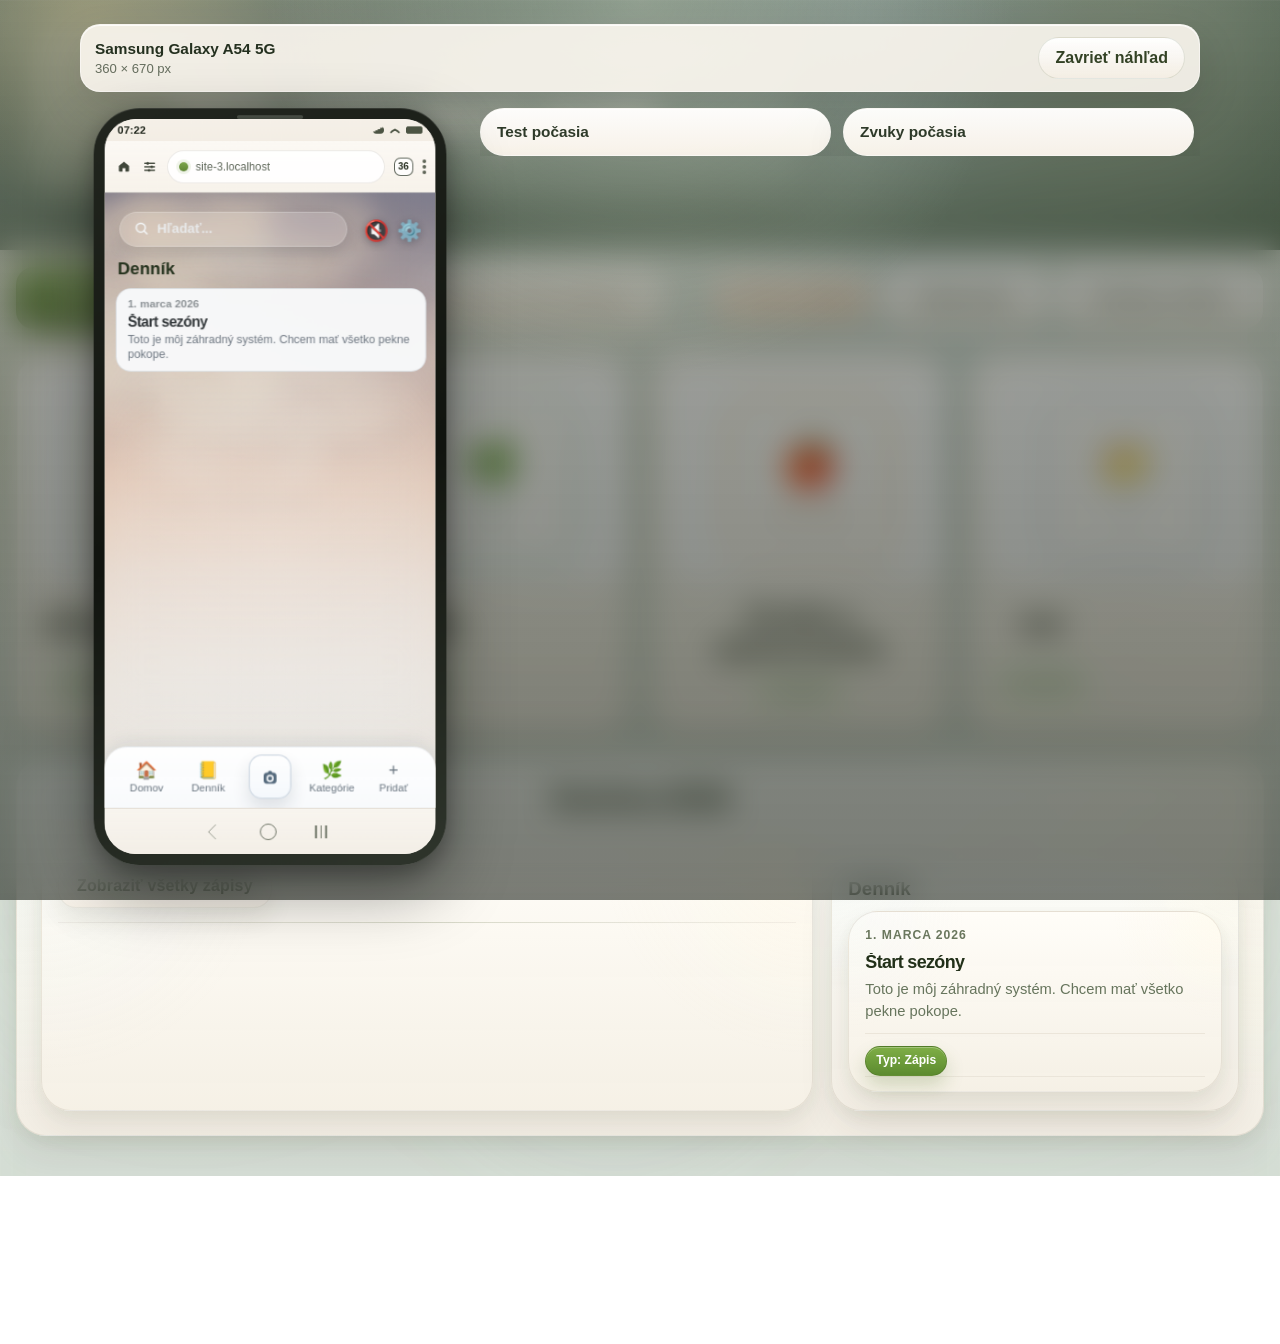
==== commit d153f76b: "Add files via upload" ====
--- a/index.html
+++ b/index.html
@@ -28,7 +28,7 @@
   <link rel="manifest" href="manifest.webmanifest?v=2026-04-04-0077">
   <link rel="icon" type="image/svg+xml" href="favicon.svg?v=2026-04-04-0077">
   <link rel="apple-touch-icon" href="apple-touch-icon.png?v=2026-04-04-0077">
-  <link rel="stylesheet" href="styles.css?v=2026-04-08-0027">
+  <link rel="stylesheet" href="styles.css?v=2026-04-13-0002">
   <link rel="stylesheet" href="weatherBackground.css?v=2026-04-05-0129">
 </head>
 <body>
@@ -161,7 +161,7 @@
   <script defer src="https://cdn.jsdelivr.net/npm/@supabase/supabase-js@2"></script>
   <script defer src="supabase-config.js?v=2026-03-29-0015"></script>
   <script defer src="weatherBackground.js?v=2026-04-05-0129"></script>
-  <script defer src="weatherAudio.js?v=2026-04-08-0002"></script>
+  <script defer src="weatherAudio.js?v=2026-04-13-0001"></script>
   <script defer src="js/constants.js?v=2026-04-09-0003"></script>
   <script defer src="js/seed-data.js?v=2026-04-09-0003"></script>
   <script defer src="js/quick-ui.js?v=2026-04-09-0003"></script>
@@ -175,7 +175,7 @@
   <script defer src="js/actions.js?v=2026-04-11-0004"></script>
   <script defer src="js/ui.helpers.js?v=2026-04-09-0003"></script>
   <script defer src="js/ui.js?v=2026-04-09-0003"></script>
-  <script defer src="app.js?v=2026-04-09-0003"></script>
+  <script defer src="app.js?v=2026-04-13-0005"></script>
   <script defer src="pwa.js?v=2026-04-09-0003"></script>
 </body>
 </html>
--- a/styles.css
+++ b/styles.css
@@ -41926,6 +41926,22 @@
   opacity: 0.86;
 }
 
+.thumb-crop-editor.is-collapsed {
+  gap: 8px;
+}
+
+.thumb-crop-editor.is-collapsed .thumb-crop-editor__head {
+  align-items: center;
+}
+
+.thumb-crop-editor.is-collapsed .thumb-crop-editor__copy {
+  gap: 2px;
+}
+
+.thumb-crop-editor.is-collapsed .thumb-crop-editor__copy p {
+  display: none;
+}
+
 body.app-mobile-shell .thumb-crop-editor {
   padding: 12px 13px;
   border-radius: 18px;
@@ -41952,6 +41968,17 @@
 body.app-mobile-shell .thumb-crop-editor__zoom-value {
   grid-column: 1 / -1;
   text-align: left;
+}
+
+body.app-mobile-shell .thumb-crop-editor.is-collapsed {
+  gap: 6px;
+  padding: 10px 12px;
+}
+
+body.app-mobile-shell .thumb-crop-editor.is-collapsed .thumb-crop-editor__head {
+  align-items: center;
+  flex-direction: row;
+  justify-content: space-between;
 }
 
 /* Final mobile swipe + catalog hardening v2:
@@ -46979,6 +47006,9 @@
   background: transparent !important;
   box-shadow: none !important;
   isolation: isolate !important;
+  contain: paint !important;
+  -webkit-clip-path: inset(0 round 24px) !important;
+  clip-path: inset(0 round 24px) !important;
 }
 
 body.app-mobile-shell .memory-strip__backdrop,
@@ -46994,6 +47024,9 @@
   overflow: hidden !important;
   border-radius: inherit !important;
   background: transparent !important;
+  contain: paint !important;
+  -webkit-clip-path: inset(0 round 24px) !important;
+  clip-path: inset(0 round 24px) !important;
 }
 
 body.app-mobile-shell .memory-strip__hero img,
@@ -47020,8 +47053,11 @@
   overflow: hidden !important;
   border-radius: inherit !important;
   background: transparent !important;
-  transform: translate3d(0, 0, 0) scale(1) !important;
+  transform: translate3d(0, 0, 0) scale(1.01) !important;
   transition: opacity 280ms ease !important;
+  backface-visibility: hidden !important;
+  transform-origin: center center !important;
+  contain: paint !important;
 }
 
 body.app-mobile-shell .memory-frame[data-memory-direction="prev"] .memory-photo,
@@ -47032,7 +47068,7 @@
 body.app-mobile-shell .workspace-layout--menu .memory-photo.exit,
 body.app-mobile-shell .memory-frame[data-memory-direction="prev"] .memory-photo.exit,
 body.app-mobile-shell .workspace-layout--menu .memory-frame[data-memory-direction="prev"] .memory-photo.exit {
-  transform: translate3d(0, 0, 0) scale(1) !important;
+  transform: translate3d(0, 0, 0) scale(1.01) !important;
 }
 
 body.app-mobile-shell .memory-strip__hero[role="button"],
@@ -47046,6 +47082,10 @@
   text-align: left !important;
   font-size: 1rem !important;
   line-height: 1.26 !important;
+  overflow: hidden !important;
+  border-bottom-left-radius: 24px !important;
+  border-bottom-right-radius: 24px !important;
+  background-clip: padding-box !important;
 }
 
 .journal-overlay-card[data-journal-entry-id] {
@@ -47888,13 +47928,14 @@
 }
 
 /* Final EOF mobile duplicate submit cleanup:
-   na mobile nech ostane len spodne sticky ulozit/pridat, nie horne duplikaty. */
-body.app-mobile-shell .mobile-compact-modal-topbar__submit,
+   na mobile nech ostane len spodne sticky ulozit/pridat, nie horne duplikaty.
+   V card view vsak hore nechaj akciu Upravit. */
+body.app-mobile-shell .mobile-compact-modal-topbar__submit:not(#card-view-edit),
 body.app-mobile-shell .photo-quick-sheet__save {
   display: none !important;
 }
 
-body.app-mobile-shell .mobile-compact-modal-topbar__actions:has(> .mobile-compact-modal-topbar__submit),
+body.app-mobile-shell .mobile-compact-modal-topbar__actions:has(> .mobile-compact-modal-topbar__submit:not(#card-view-edit)),
 body.app-mobile-shell .photo-quick-sheet__topbar-actions {
   display: none !important;
 }
@@ -48078,3 +48119,214 @@
 body.app-mobile-shell .journal-overlay-shell .upload-field--journal-media-combined.upload-field--hero .upload-field__mobile-actions {
   gap: 8px !important;
 }
+
+/* Final true EOF settings corner cleanup:
+   collapsible panely v nastaveniach maju byt jeden korektne orezany wrapper bez ostrych vnutornych rohov. */
+body.app-mobile-shell .detail-modal--settings .settings-panel,
+body.app-mobile-shell .detail-modal--settings .settings-panel--collapsible {
+  overflow: hidden !important;
+  border-radius: 18px !important;
+  background: var(--mobile-modal-surface-soft, #f7f9fc) !important;
+  box-shadow: none !important;
+}
+
+body.app-mobile-shell .detail-modal--settings .settings-panel--collapsible {
+  border: 1px solid rgba(15, 23, 42, 0.06) !important;
+}
+
+body.app-mobile-shell .detail-modal--settings .settings-panel--collapsible .settings-panel__head {
+  border: 0 !important;
+  border-radius: 18px !important;
+  background: inherit !important;
+  background-image: none !important;
+  box-shadow: none !important;
+}
+
+body.app-mobile-shell .detail-modal--settings .settings-panel--collapsible:not(.is-collapsed) .settings-panel__head {
+  border-bottom-left-radius: 0 !important;
+  border-bottom-right-radius: 0 !important;
+}
+
+body.app-mobile-shell .detail-modal--settings .settings-panel--collapsible .settings-form {
+  margin: 0 !important;
+  padding: 10px 14px 14px !important;
+  background: transparent !important;
+  border-top: 1px solid rgba(209, 220, 233, 0.72) !important;
+  border-bottom-left-radius: 18px !important;
+  border-bottom-right-radius: 18px !important;
+}
+
+/* Final true EOF mobile panel corner audit:
+   spolocne rounded surface komponenty v modaloch a overlayoch maju vzdy korektny clip bez ostrych vnutornych rohov. */
+body.app-mobile-shell .detail-modal--editor .detail-copy__headline,
+body.app-mobile-shell .detail-modal--settings .settings-panel,
+body.app-mobile-shell .detail-modal--settings .settings-panel__storage-meta,
+body.app-mobile-shell .detail-modal--settings .settings-panel__status,
+body.app-mobile-shell .detail-modal--settings .settings-panel__account-grid > *,
+body.app-mobile-shell .detail-modal--worklog .worklog-section,
+body.app-mobile-shell .detail-modal--batch .batch-sowing-manager__selection-card,
+body.app-mobile-shell .detail-modal--overview .overview-group,
+body.app-mobile-shell .detail-modal--weather .weather-overview .overview-group,
+body.app-mobile-shell .detail-modal--weather .weather-alert,
+body.app-mobile-shell .detail-modal--card-view .card-view-panel,
+body.app-mobile-shell .detail-modal--card-view .card-view-panel--note,
+body.app-mobile-shell .detail-modal--photo-quick .photo-quick-sheet__weather-card,
+body.app-mobile-shell .journal-overlay-frame__head,
+body.app-mobile-shell .journal-overlay-group,
+body.app-mobile-shell .journal-overlay-card {
+  overflow: hidden !important;
+  background-clip: padding-box !important;
+  border-radius: 22px !important;
+}
+
+body.app-mobile-shell .detail-modal--editor .detail-copy__headline > :first-child,
+body.app-mobile-shell .detail-modal--settings .settings-panel > :first-child,
+body.app-mobile-shell .detail-modal--worklog .worklog-section > :first-child,
+body.app-mobile-shell .detail-modal--batch .batch-sowing-manager__selection-card > :first-child,
+body.app-mobile-shell .detail-modal--overview .overview-group > :first-child,
+body.app-mobile-shell .detail-modal--weather .weather-overview .overview-group > :first-child,
+body.app-mobile-shell .detail-modal--weather .weather-alert > :first-child,
+body.app-mobile-shell .detail-modal--card-view .card-view-panel > :first-child,
+body.app-mobile-shell .detail-modal--card-view .card-view-panel--note > :first-child,
+body.app-mobile-shell .detail-modal--photo-quick .photo-quick-sheet__weather-card > :first-child,
+body.app-mobile-shell .journal-overlay-frame__head > :first-child,
+body.app-mobile-shell .journal-overlay-group > :first-child,
+body.app-mobile-shell .journal-overlay-card > :first-child {
+  border-top-left-radius: inherit !important;
+  border-top-right-radius: inherit !important;
+}
+
+body.app-mobile-shell .detail-modal--editor .detail-copy__headline > :last-child,
+body.app-mobile-shell .detail-modal--settings .settings-panel > :last-child,
+body.app-mobile-shell .detail-modal--worklog .worklog-section > :last-child,
+body.app-mobile-shell .detail-modal--batch .batch-sowing-manager__selection-card > :last-child,
+body.app-mobile-shell .detail-modal--overview .overview-group > :last-child,
+body.app-mobile-shell .detail-modal--weather .weather-overview .overview-group > :last-child,
+body.app-mobile-shell .detail-modal--weather .weather-alert > :last-child,
+body.app-mobile-shell .detail-modal--card-view .card-view-panel > :last-child,
+body.app-mobile-shell .detail-modal--card-view .card-view-panel--note > :last-child,
+body.app-mobile-shell .detail-modal--photo-quick .photo-quick-sheet__weather-card > :last-child,
+body.app-mobile-shell .journal-overlay-frame__head > :last-child,
+body.app-mobile-shell .journal-overlay-group > :last-child,
+body.app-mobile-shell .journal-overlay-card > :last-child {
+  border-bottom-left-radius: inherit !important;
+  border-bottom-right-radius: inherit !important;
+}
+
+body.app-mobile-shell .detail-modal--settings .settings-panel__head,
+body.app-mobile-shell .detail-modal--worklog .worklog-section__head,
+body.app-mobile-shell .detail-modal--overview .overview-group__head,
+body.app-mobile-shell .detail-modal--weather .overview-group__head,
+body.app-mobile-shell .journal-overlay-group__head,
+body.app-mobile-shell .journal-overlay-card__header {
+  background-image: none !important;
+  box-shadow: none !important;
+  border-top-left-radius: inherit !important;
+  border-top-right-radius: inherit !important;
+}
+
+/* Final EOF crop + preview cleanup:
+   crop ma byt viditelny a preview karty maju mat jednoduchy cisty surface bez dalsich mliecnych vrstiev. */
+
+body.app-mobile-shell .catalog-grid--varieties .catalog-card--preview,
+body.app-mobile-shell .catalog-grid--varieties .catalog-card--preview:hover,
+body.app-mobile-shell .catalog-grid--varieties .catalog-card--preview:focus-within,
+body.app-mobile-shell.app-focused-mode .catalog-grid--varieties .catalog-card--preview,
+body.app-mobile-shell.app-focused-mode .catalog-grid--varieties .catalog-card--preview:hover,
+body.app-mobile-shell.app-focused-mode .catalog-grid--varieties .catalog-card--preview:focus-within {
+  background: #ffffff !important;
+  background-image: none !important;
+  border: 1px solid rgba(214, 224, 232, 0.88) !important;
+  box-shadow: none !important;
+  backdrop-filter: none !important;
+  -webkit-backdrop-filter: none !important;
+}
+
+body.app-mobile-shell .catalog-grid--varieties .catalog-card--preview .catalog-card__main-hit--preview,
+body.app-mobile-shell.app-focused-mode .catalog-grid--varieties .catalog-card--preview .catalog-card__main-hit--preview {
+  background: transparent !important;
+  box-shadow: none !important;
+}
+
+body.app-mobile-shell .catalog-grid--varieties .catalog-card--preview .catalog-card__image--preview,
+body.app-mobile-shell.app-focused-mode .catalog-grid--varieties .catalog-card--preview .catalog-card__image--preview {
+  background: transparent !important;
+  background-image: none !important;
+  border: 0 !important;
+  box-shadow: none !important;
+}
+
+body.app-mobile-shell .catalog-grid--varieties .catalog-card--preview .catalog-card__meta--preview,
+body.app-mobile-shell.app-focused-mode .catalog-grid--varieties .catalog-card--preview .catalog-card__meta--preview,
+body.app-mobile-shell .catalog-grid--varieties .catalog-card--preview .catalog-card__quick--preview .tag,
+body.app-mobile-shell.app-focused-mode .catalog-grid--varieties .catalog-card--preview .catalog-card__quick--preview .tag {
+  box-shadow: none !important;
+}
+
+body.app-mobile-shell .thumb-crop-editor {
+  gap: 10px !important;
+  padding: 12px 13px !important;
+  border-radius: 18px !important;
+  background: #ffffff !important;
+  border: 1px solid rgba(211, 221, 229, 0.88) !important;
+  box-shadow: none !important;
+}
+
+body.app-mobile-shell .thumb-crop-editor__head {
+  gap: 8px !important;
+}
+
+body.app-mobile-shell .thumb-crop-editor.is-collapsed {
+  gap: 6px !important;
+  padding: 10px 12px !important;
+}
+
+body.app-mobile-shell .thumb-crop-editor.is-collapsed .thumb-crop-editor__head {
+  align-items: center !important;
+  flex-direction: row !important;
+  justify-content: space-between !important;
+}
+
+body.app-mobile-shell .thumb-crop-editor.is-collapsed .thumb-crop-editor__copy {
+  gap: 2px !important;
+}
+
+body.app-mobile-shell .thumb-crop-editor__copy h4 {
+  font-size: 0.96rem !important;
+}
+
+body.app-mobile-shell .thumb-crop-editor.is-collapsed .thumb-crop-editor__copy p {
+  display: none !important;
+}
+
+body.app-mobile-shell .thumb-crop-editor__copy p,
+body.app-mobile-shell .thumb-crop-editor__hint {
+  color: #5f6e58 !important;
+}
+
+body.app-mobile-shell .thumb-crop-editor__viewport {
+  border-radius: 16px !important;
+  background: #ffffff !important;
+  box-shadow: none !important;
+  border: 1px solid rgba(213, 224, 233, 0.9) !important;
+}
+
+body.app-mobile-shell .thumb-crop-editor__toggle,
+body.app-mobile-shell .thumb-crop-editor [data-thumb-crop-reset],
+body.app-mobile-shell .thumb-crop-editor [data-thumb-crop-zoom-step] {
+  box-shadow: none !important;
+}
+
+body.app-mobile-shell .detail-modal--editor .category-manager__preview-shell {
+  background: transparent !important;
+  box-shadow: none !important;
+  border: 0 !important;
+}
+
+body.app-mobile-shell .tag,
+body.app-mobile-shell .preview-card-badge,
+body.app-mobile-shell .editor-gallery__main-badge,
+body.app-mobile-shell .card-view-title-badge {
+  line-height: 1.2 !important;
+  overflow: visible !important;
+}
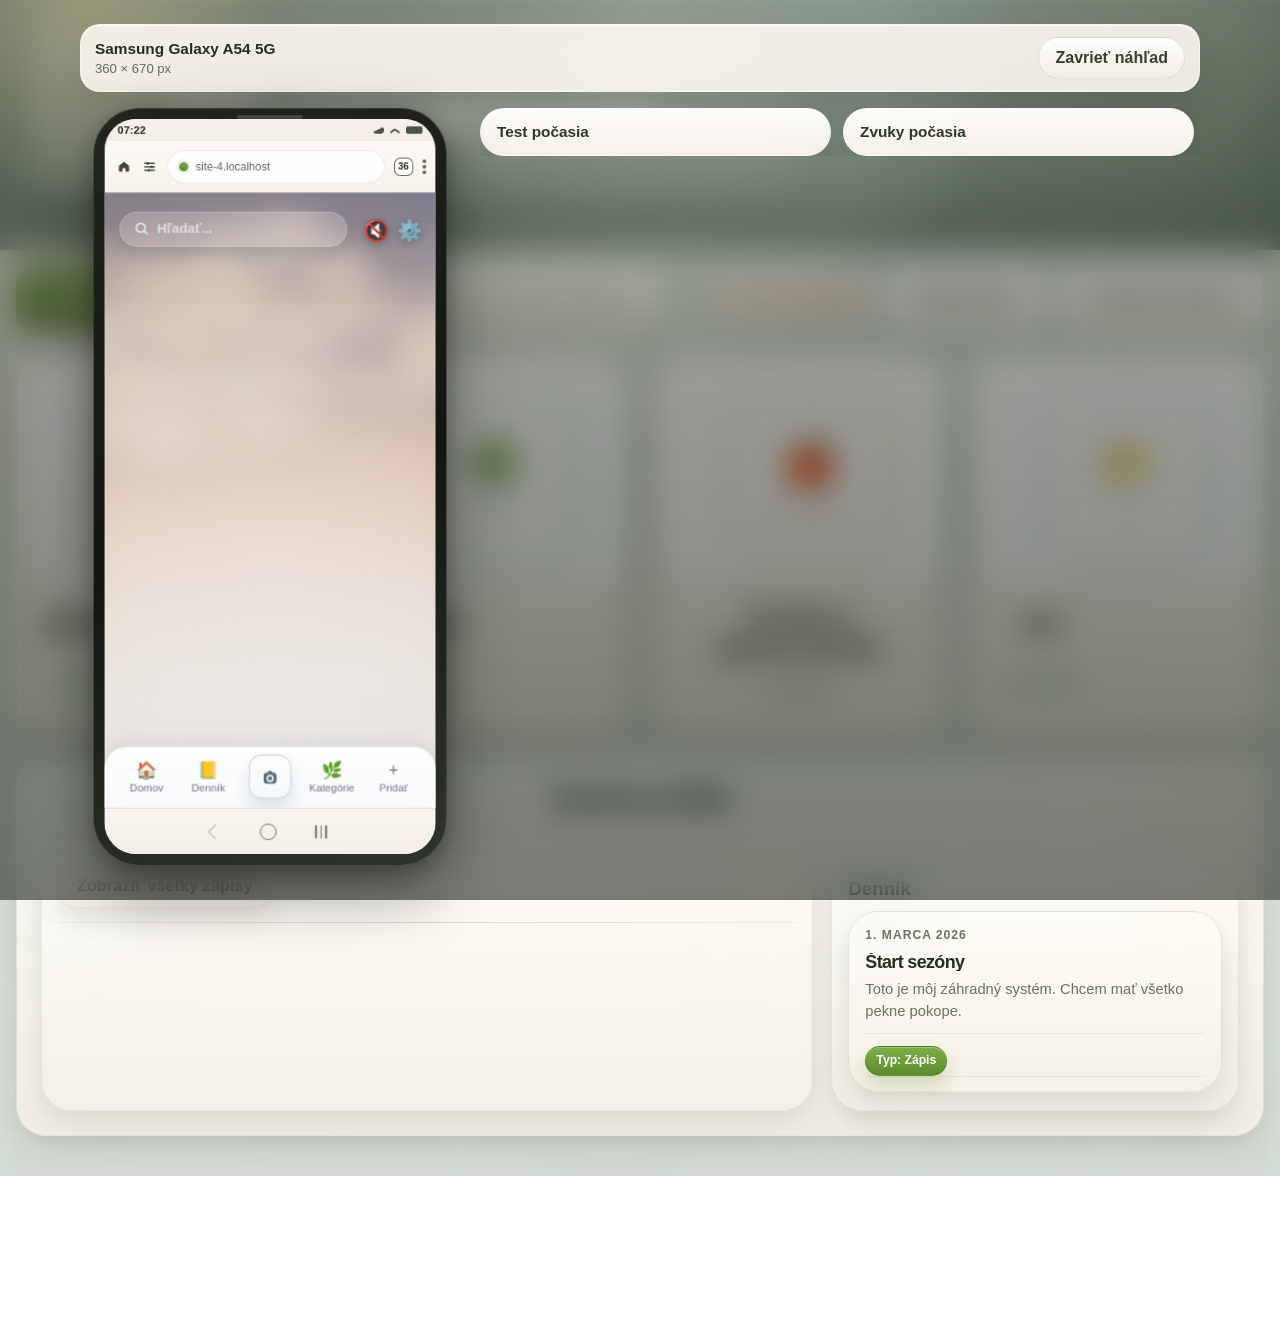
==== commit 9a7c1fe7: "Add files via upload" ====
--- a/index.html
+++ b/index.html
@@ -175,7 +175,7 @@
   <script defer src="js/actions.js?v=2026-04-11-0004"></script>
   <script defer src="js/ui.helpers.js?v=2026-04-09-0003"></script>
   <script defer src="js/ui.js?v=2026-04-09-0003"></script>
-  <script defer src="app.js?v=2026-04-13-0005"></script>
+  <script defer src="app.js?v=2026-04-14-0001"></script>
   <script defer src="pwa.js?v=2026-04-09-0003"></script>
 </body>
 </html>
--- a/styles.css
+++ b/styles.css
@@ -41805,7 +41805,10 @@
 /* Manual thumbnail crop:
    editor drzi len transform pre preview karty, bez zmeny originalu. */
 .catalog-card__image img[data-thumb-crop="custom"],
-.catalog-grid--varieties .catalog-card--preview .catalog-card__image--preview img[data-thumb-crop="custom"] {
+.catalog-grid--varieties .catalog-card--preview .catalog-card__image--preview img[data-thumb-crop="custom"],
+.menu-pill__thumb img[data-thumb-crop="custom"],
+.category-panel__thumb img[data-thumb-crop="custom"],
+.category-preview img[data-thumb-crop="custom"] {
   width: 100% !important;
   height: 100% !important;
   object-fit: cover !important;
@@ -48330,3 +48333,38 @@
   line-height: 1.2 !important;
   overflow: visible !important;
 }
+
+/* Final thumb crop enforcement:
+   neskore preview pravidla vedeli zrusit manualny transform na kartach. */
+.catalog-card__image img[data-thumb-crop="custom"],
+.catalog-card--child .catalog-card__image img[data-thumb-crop="custom"],
+.catalog-card--main-menu-card .catalog-card__image img[data-thumb-crop="custom"],
+.catalog-grid--varieties .catalog-card--preview .catalog-card__image--preview img[data-thumb-crop="custom"],
+.menu-pill__thumb img[data-thumb-crop="custom"],
+.category-panel__thumb img[data-thumb-crop="custom"],
+.category-preview img[data-thumb-crop="custom"],
+body.app-mobile-shell .catalog-card--child .catalog-card__image img[data-thumb-crop="custom"],
+body.app-mobile-shell.app-focused-mode .catalog-card--child .catalog-card__image img[data-thumb-crop="custom"],
+body.app-mobile-shell .catalog-card--main-menu-card .catalog-card__image img[data-thumb-crop="custom"],
+body.app-mobile-shell .catalog-grid--main-menu > .swipe-row--catalog-card > .swipe-row__content > .catalog-card--main-menu-card .catalog-card__image img[data-thumb-crop="custom"],
+body.app-mobile-shell.app-main-menu-mode.app-main-menu-categories-preview .catalog-card--main-menu-card .catalog-card__image img[data-thumb-crop="custom"],
+body.app-mobile-shell.app-main-menu-mode.app-main-menu-categories-preview .catalog-grid--main-menu > .swipe-row--catalog-card > .swipe-row__content > .catalog-card--main-menu-card .catalog-card__image img[data-thumb-crop="custom"],
+body.app-mobile-shell .catalog-grid--varieties .catalog-card--preview .catalog-card__image--preview img[data-thumb-crop="custom"],
+body.app-mobile-shell.app-focused-mode .catalog-grid--varieties .catalog-card--preview .catalog-card__image--preview img[data-thumb-crop="custom"],
+body.app-mobile-shell .catalog-grid--varieties .catalog-card--preview:hover .catalog-card__image--preview img[data-thumb-crop="custom"],
+body.app-mobile-shell .catalog-grid--varieties .catalog-card--preview:focus-within .catalog-card__image--preview img[data-thumb-crop="custom"],
+body.app-mobile-shell.app-focused-mode .catalog-grid--varieties .catalog-card--preview:hover .catalog-card__image--preview img[data-thumb-crop="custom"],
+body.app-mobile-shell.app-focused-mode .catalog-grid--varieties .catalog-card--preview:focus-within .catalog-card__image--preview img[data-thumb-crop="custom"],
+body.app-mobile-shell .menu-pill__thumb img[data-thumb-crop="custom"],
+body.app-mobile-shell .category-panel__thumb img[data-thumb-crop="custom"],
+body.app-mobile-shell .category-preview img[data-thumb-crop="custom"],
+body.app-mobile-shell .detail-modal--editor .category-preview img[data-thumb-crop="custom"] {
+  width: 100% !important;
+  height: 100% !important;
+  max-width: none !important;
+  max-height: none !important;
+  object-fit: cover !important;
+  object-position: center center !important;
+  transform: translate3d(var(--thumb-crop-translate-x, 0px), var(--thumb-crop-translate-y, 0px), 0) scale(var(--thumb-crop-scale, 1)) !important;
+  transform-origin: center center !important;
+}
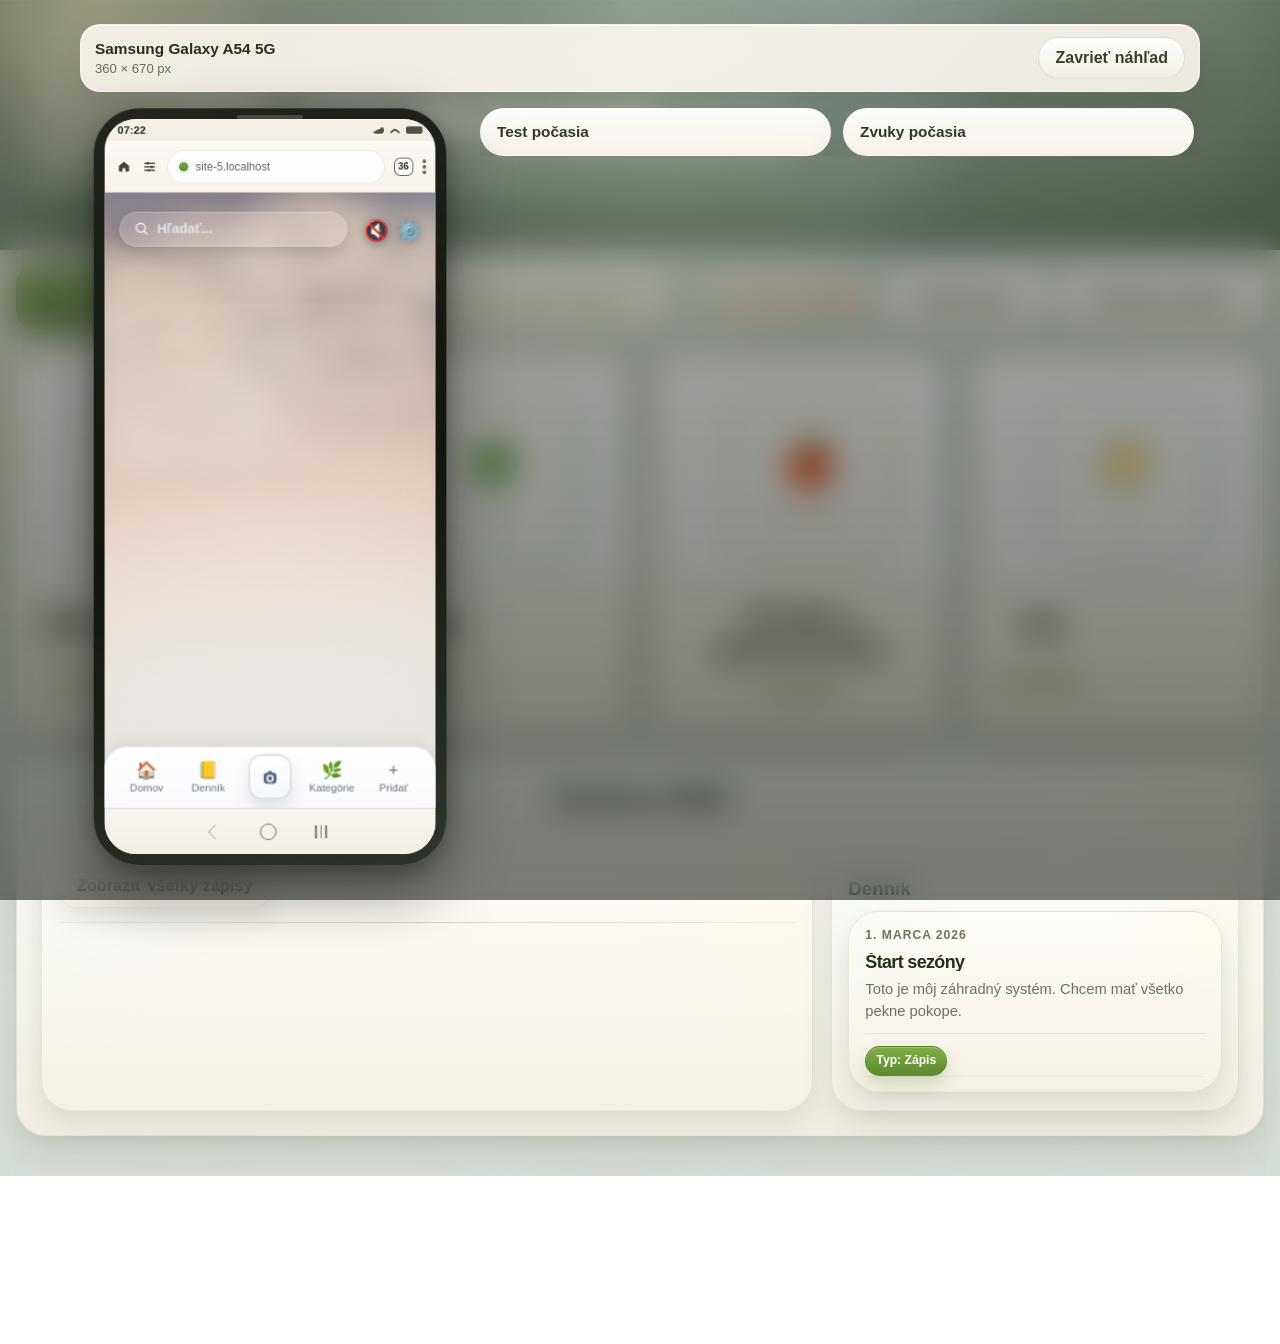
==== commit fdad1604: "Add files via upload" ====
--- a/index.html
+++ b/index.html
@@ -175,7 +175,7 @@
   <script defer src="js/actions.js?v=2026-04-11-0004"></script>
   <script defer src="js/ui.helpers.js?v=2026-04-09-0003"></script>
   <script defer src="js/ui.js?v=2026-04-09-0003"></script>
-  <script defer src="app.js?v=2026-04-14-0001"></script>
+  <script defer src="app.js?v=2026-04-14-0002"></script>
   <script defer src="pwa.js?v=2026-04-09-0003"></script>
 </body>
 </html>
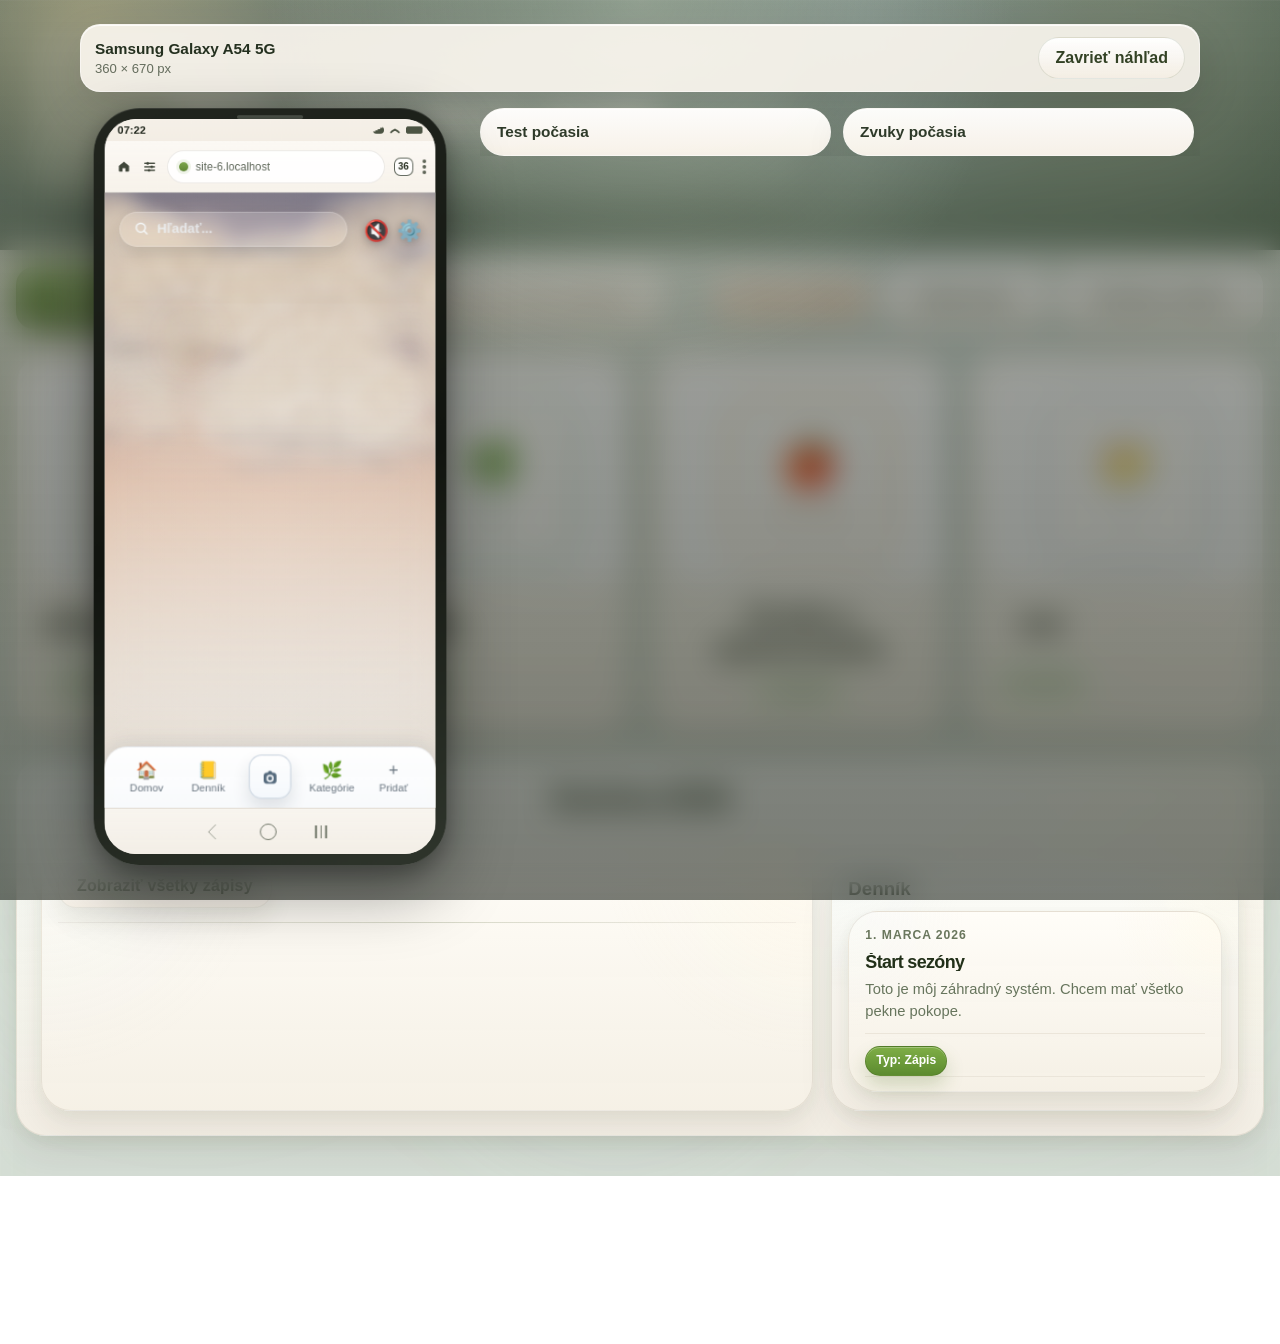
==== commit 4e5e015a: "Add files via upload" ====
--- a/index.html
+++ b/index.html
@@ -28,7 +28,7 @@
   <link rel="manifest" href="manifest.webmanifest?v=2026-04-04-0077">
   <link rel="icon" type="image/svg+xml" href="favicon.svg?v=2026-04-04-0077">
   <link rel="apple-touch-icon" href="apple-touch-icon.png?v=2026-04-04-0077">
-  <link rel="stylesheet" href="styles.css?v=2026-04-13-0002">
+  <link rel="stylesheet" href="styles.css?v=2026-04-14-0006">
   <link rel="stylesheet" href="weatherBackground.css?v=2026-04-05-0129">
 </head>
 <body>
@@ -160,13 +160,14 @@
 
   <script defer src="https://cdn.jsdelivr.net/npm/@supabase/supabase-js@2"></script>
   <script defer src="supabase-config.js?v=2026-03-29-0015"></script>
-  <script defer src="weatherBackground.js?v=2026-04-05-0129"></script>
-  <script defer src="weatherAudio.js?v=2026-04-13-0001"></script>
+  <script defer src="weather-state.js?v=2026-04-14-0001"></script>
+  <script defer src="weatherBackground.js?v=2026-04-14-0001"></script>
+  <script defer src="weatherAudio.js?v=2026-04-14-0001"></script>
   <script defer src="js/constants.js?v=2026-04-09-0003"></script>
   <script defer src="js/seed-data.js?v=2026-04-09-0003"></script>
   <script defer src="js/quick-ui.js?v=2026-04-09-0003"></script>
   <script defer src="js/journal.js?v=2026-04-09-0003"></script>
-  <script defer src="js/categories.js?v=2026-04-09-0003"></script>
+  <script defer src="js/categories.js?v=2026-04-14-0001"></script>
   <script defer src="js/storage.js?v=2026-04-09-0003"></script>
   <script defer src="js/preferences.js?v=2026-04-10-2357"></script>
   <script defer src="js/data-transfer.js?v=2026-04-11-0003"></script>
@@ -175,7 +176,7 @@
   <script defer src="js/actions.js?v=2026-04-11-0004"></script>
   <script defer src="js/ui.helpers.js?v=2026-04-09-0003"></script>
   <script defer src="js/ui.js?v=2026-04-09-0003"></script>
-  <script defer src="app.js?v=2026-04-14-0002"></script>
+  <script defer src="app.js?v=2026-04-14-0006"></script>
   <script defer src="pwa.js?v=2026-04-09-0003"></script>
 </body>
 </html>
--- a/styles.css
+++ b/styles.css
@@ -48368,3 +48368,107 @@
   transform: translate3d(var(--thumb-crop-translate-x, 0px), var(--thumb-crop-translate-y, 0px), 0) scale(var(--thumb-crop-scale, 1)) !important;
   transform-origin: center center !important;
 }
+
+/* Final mobile thumb crop parity:
+   editor pre karty ma mat rovnaky crop box ako realny preview frame. */
+body.app-mobile-shell .catalog-grid--varieties .catalog-card--preview .catalog-card__image--preview,
+body.app-mobile-shell.app-focused-mode .catalog-grid--varieties .catalog-card--preview .catalog-card__image--preview,
+body.app-mobile-shell .catalog-grid--varieties .catalog-card--preview .catalog-card__image--preview.catalog-card__image--soft-fit,
+body.app-mobile-shell .catalog-grid--varieties .catalog-card--preview .catalog-card__image--preview.catalog-card__image--portrait,
+body.app-mobile-shell .catalog-grid--varieties .catalog-card--preview .catalog-card__image--preview.catalog-card__image--landscape,
+body.app-mobile-shell.app-focused-mode .catalog-grid--varieties .catalog-card--preview .catalog-card__image--preview.catalog-card__image--soft-fit,
+body.app-mobile-shell.app-focused-mode .catalog-grid--varieties .catalog-card--preview .catalog-card__image--preview.catalog-card__image--portrait,
+body.app-mobile-shell.app-focused-mode .catalog-grid--varieties .catalog-card--preview .catalog-card__image--preview.catalog-card__image--landscape,
+body.app-mobile-shell .thumb-crop-editor__viewport--card-preview {
+  aspect-ratio: 1 / 0.84 !important;
+  min-height: 0 !important;
+  height: auto !important;
+}
+
+body.app-mobile-shell .thumb-crop-editor__viewport--card-preview {
+  width: 100% !important;
+  padding: 0 !important;
+  border-radius: 14px !important;
+  background: #ffffff !important;
+  box-shadow: none !important;
+  border: 0 !important;
+  display: grid !important;
+  place-items: stretch !important;
+  overflow: hidden !important;
+}
+
+body.app-mobile-shell .thumb-crop-editor__viewport--card-preview > .thumb-crop-editor__image {
+  display: block !important;
+  width: 100% !important;
+  height: 100% !important;
+  max-width: none !important;
+  max-height: none !important;
+  margin: 0 !important;
+  padding: 0 !important;
+  object-fit: cover !important;
+  object-position: center center !important;
+}
+
+/* Final mobile preview frame size lock:
+   aj swipe-wrapped a cropnute karty musia mat identicky image frame. */
+body.app-mobile-shell .catalog-grid--varieties .catalog-card--preview .catalog-card__image--preview,
+body.app-mobile-shell .catalog-grid--varieties > .swipe-row--catalog-card > .swipe-row__content > .catalog-card--preview .catalog-card__image--preview,
+body.app-mobile-shell.app-focused-mode .catalog-grid--varieties .catalog-card--preview .catalog-card__image--preview,
+body.app-mobile-shell.app-focused-mode .catalog-grid--varieties > .swipe-row--catalog-card > .swipe-row__content > .catalog-card--preview .catalog-card__image--preview,
+body.app-mobile-shell .catalog-grid--varieties .catalog-card--preview .catalog-card__image--preview.catalog-card__image--soft-fit,
+body.app-mobile-shell .catalog-grid--varieties .catalog-card--preview .catalog-card__image--preview.catalog-card__image--portrait,
+body.app-mobile-shell .catalog-grid--varieties .catalog-card--preview .catalog-card__image--preview.catalog-card__image--landscape,
+body.app-mobile-shell.app-focused-mode .catalog-grid--varieties .catalog-card--preview .catalog-card__image--preview.catalog-card__image--soft-fit,
+body.app-mobile-shell.app-focused-mode .catalog-grid--varieties .catalog-card--preview .catalog-card__image--preview.catalog-card__image--portrait,
+body.app-mobile-shell.app-focused-mode .catalog-grid--varieties .catalog-card--preview .catalog-card__image--preview.catalog-card__image--landscape {
+  box-sizing: border-box !important;
+  width: calc(100% - 20px) !important;
+  max-width: calc(100% - 20px) !important;
+  min-width: 0 !important;
+  margin: 10px auto 0 !important;
+  flex: 0 0 auto !important;
+  align-self: center !important;
+  justify-self: stretch !important;
+  aspect-ratio: 1 / 0.84 !important;
+  min-height: 92px !important;
+  height: auto !important;
+  max-height: none !important;
+  overflow: hidden !important;
+  padding: 0 !important;
+  border-radius: 14px !important;
+  background: #ffffff !important;
+}
+
+/* Final mobile journal border cleanup:
+   compact list ma mat len jeden vonkajsi ram a filter summary ma mat ciste plne zaoblenie. */
+body.app-mobile-shell #journal-overlay-root[data-journal-overlay-layout="mobile-list"] .journal-overlay-card--compact-list .journal-overlay-card__compact-shell {
+  border: 0 !important;
+  border-radius: 0 !important;
+  background: transparent !important;
+  box-shadow: none !important;
+}
+
+body.app-mobile-shell #journal-overlay-root[data-journal-overlay-layout="mobile-list"] .journal-tag-filter__disclosure {
+  border-radius: 18px !important;
+  border: 1px solid rgba(210, 219, 229, 0.96) !important;
+  background: rgba(248, 250, 252, 0.98) !important;
+  box-shadow: none !important;
+  background-clip: padding-box !important;
+  overflow: hidden !important;
+}
+
+body.app-mobile-shell #journal-overlay-root[data-journal-overlay-layout="mobile-list"] .journal-tag-filter__summary {
+  border: 0 !important;
+  border-radius: inherit !important;
+  background: transparent !important;
+  box-shadow: none !important;
+  overflow: hidden !important;
+  background-clip: padding-box !important;
+  appearance: none !important;
+  -webkit-appearance: none !important;
+}
+
+body.app-mobile-shell #journal-overlay-root[data-journal-overlay-layout="mobile-list"] .journal-tag-filter__summary::marker {
+  content: "" !important;
+  font-size: 0 !important;
+}
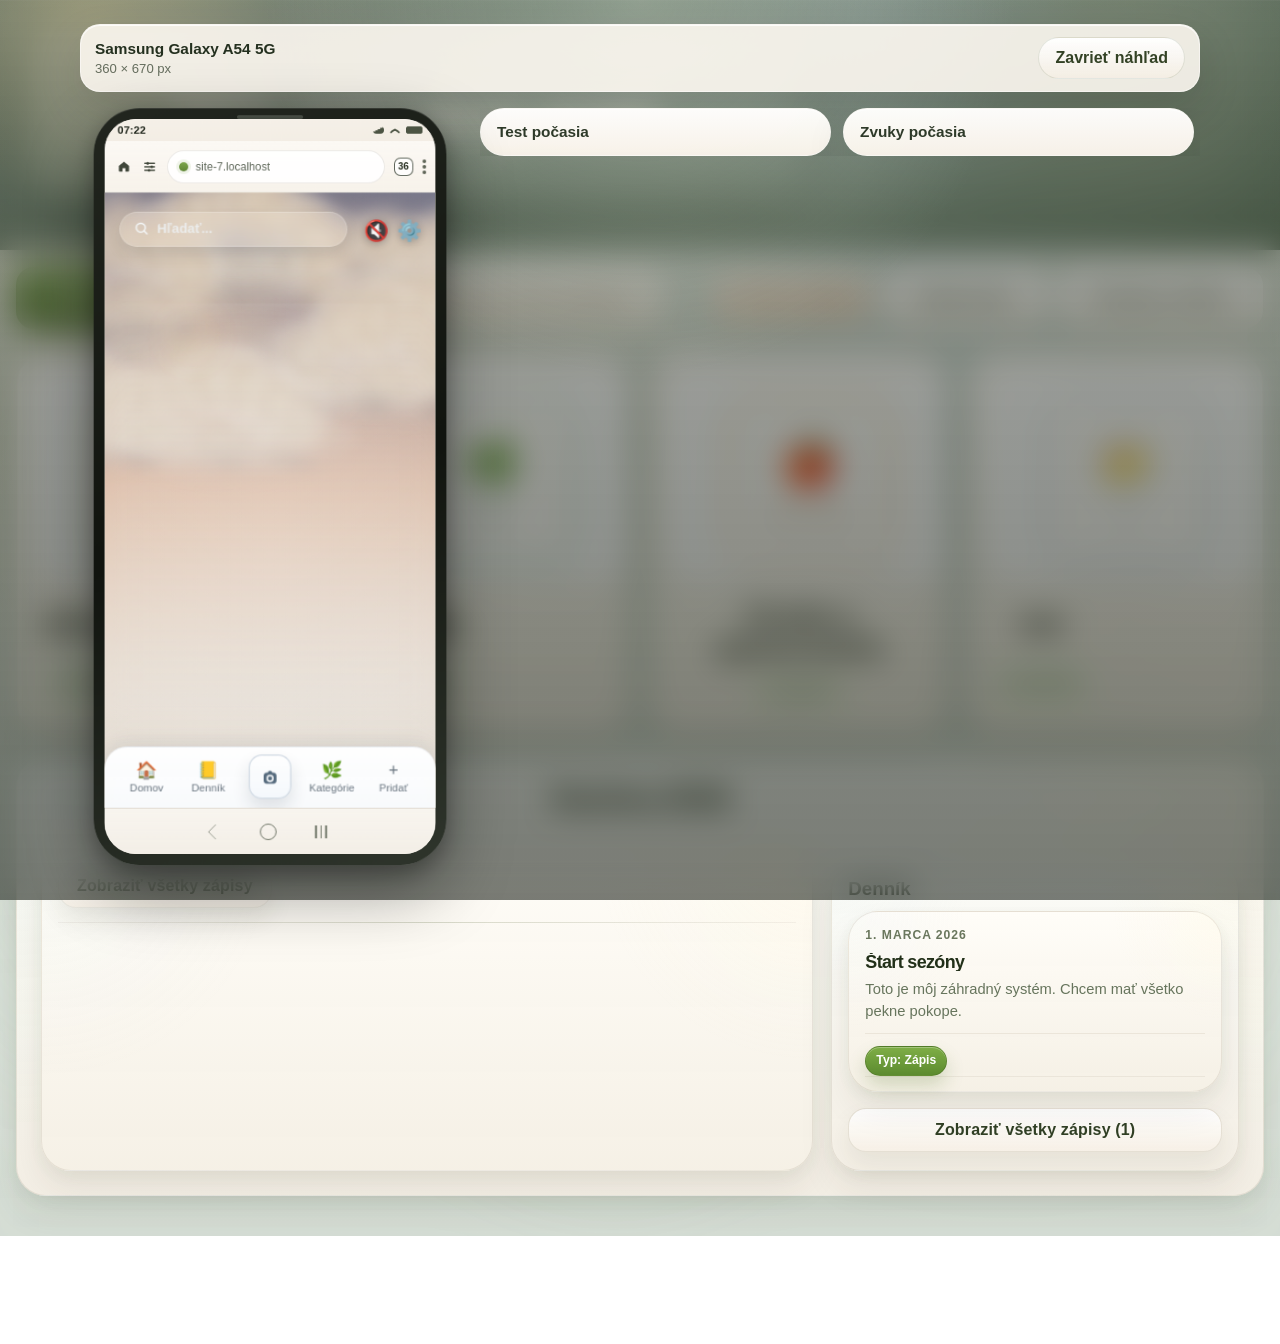
==== commit 9a56349f: "Add files via upload" ====
--- a/index.html
+++ b/index.html
@@ -28,7 +28,7 @@
   <link rel="manifest" href="manifest.webmanifest?v=2026-04-04-0077">
   <link rel="icon" type="image/svg+xml" href="favicon.svg?v=2026-04-04-0077">
   <link rel="apple-touch-icon" href="apple-touch-icon.png?v=2026-04-04-0077">
-  <link rel="stylesheet" href="styles.css?v=2026-04-14-0006">
+  <link rel="stylesheet" href="styles.css?v=2026-04-16-0003">
   <link rel="stylesheet" href="weatherBackground.css?v=2026-04-05-0129">
 </head>
 <body>
@@ -172,11 +172,11 @@
   <script defer src="js/preferences.js?v=2026-04-10-2357"></script>
   <script defer src="js/data-transfer.js?v=2026-04-11-0003"></script>
   <script defer src="js/weather-location.js?v=2026-04-11-0002"></script>
-  <script defer src="js/auth-local.js?v=2026-04-11-0001"></script>
+  <script defer src="js/auth-local.js?v=2026-04-16-0001"></script>
   <script defer src="js/actions.js?v=2026-04-11-0004"></script>
   <script defer src="js/ui.helpers.js?v=2026-04-09-0003"></script>
   <script defer src="js/ui.js?v=2026-04-09-0003"></script>
-  <script defer src="app.js?v=2026-04-14-0006"></script>
-  <script defer src="pwa.js?v=2026-04-09-0003"></script>
+  <script defer src="app.js?v=2026-04-16-0004"></script>
+  <script defer src="pwa.js?v=2026-04-16-0004"></script>
 </body>
 </html>
